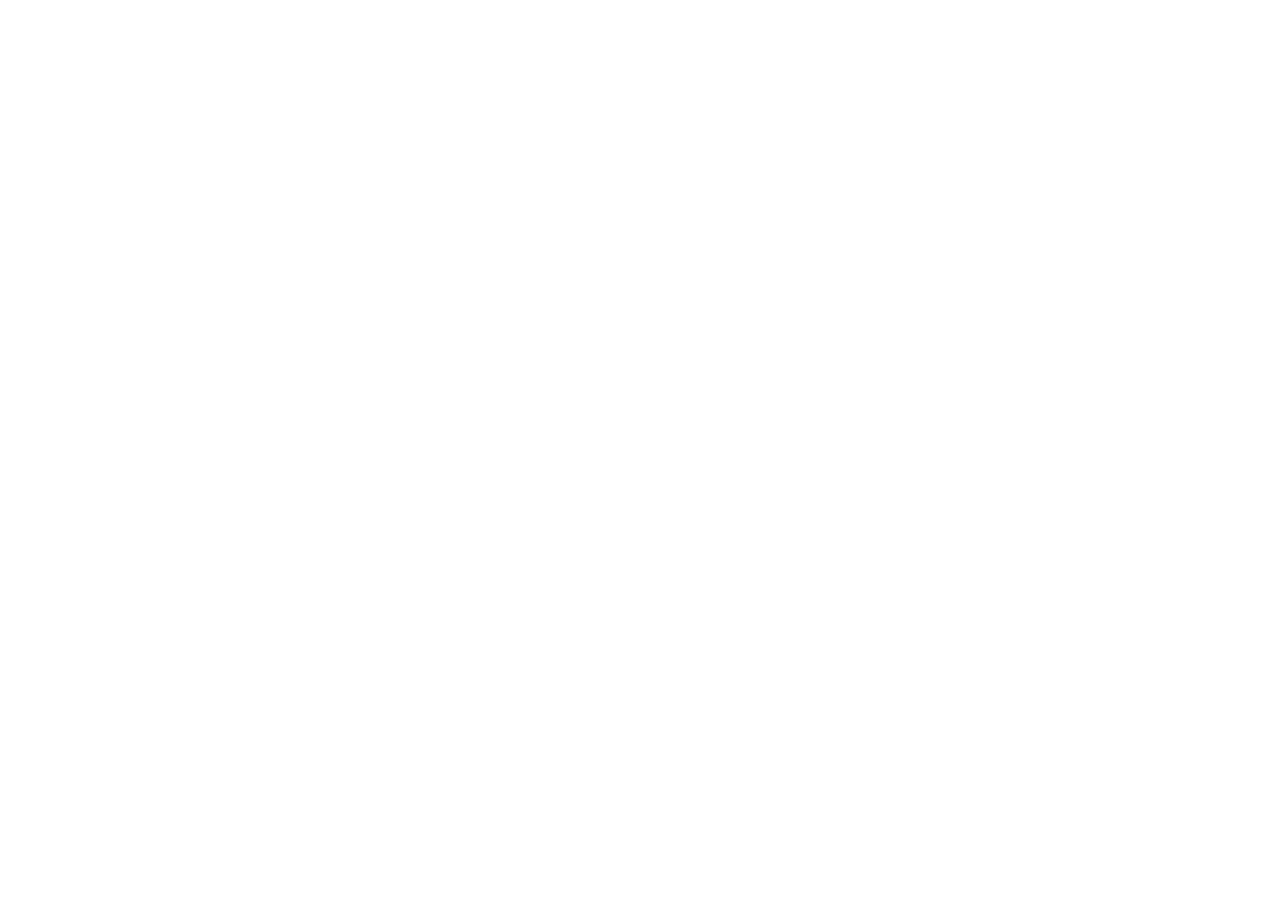
==== index.html @ a61f0aad "提交大事件项目到仓库" ====
<!DOCTYPE html>
<html lang="en">
  <head>
    <meta charset="UTF-8" />
    <meta name="viewport" content="width=device-width, initial-scale=1.0" />
    <title>Document</title>
  </head>
  <body></body>
</html>
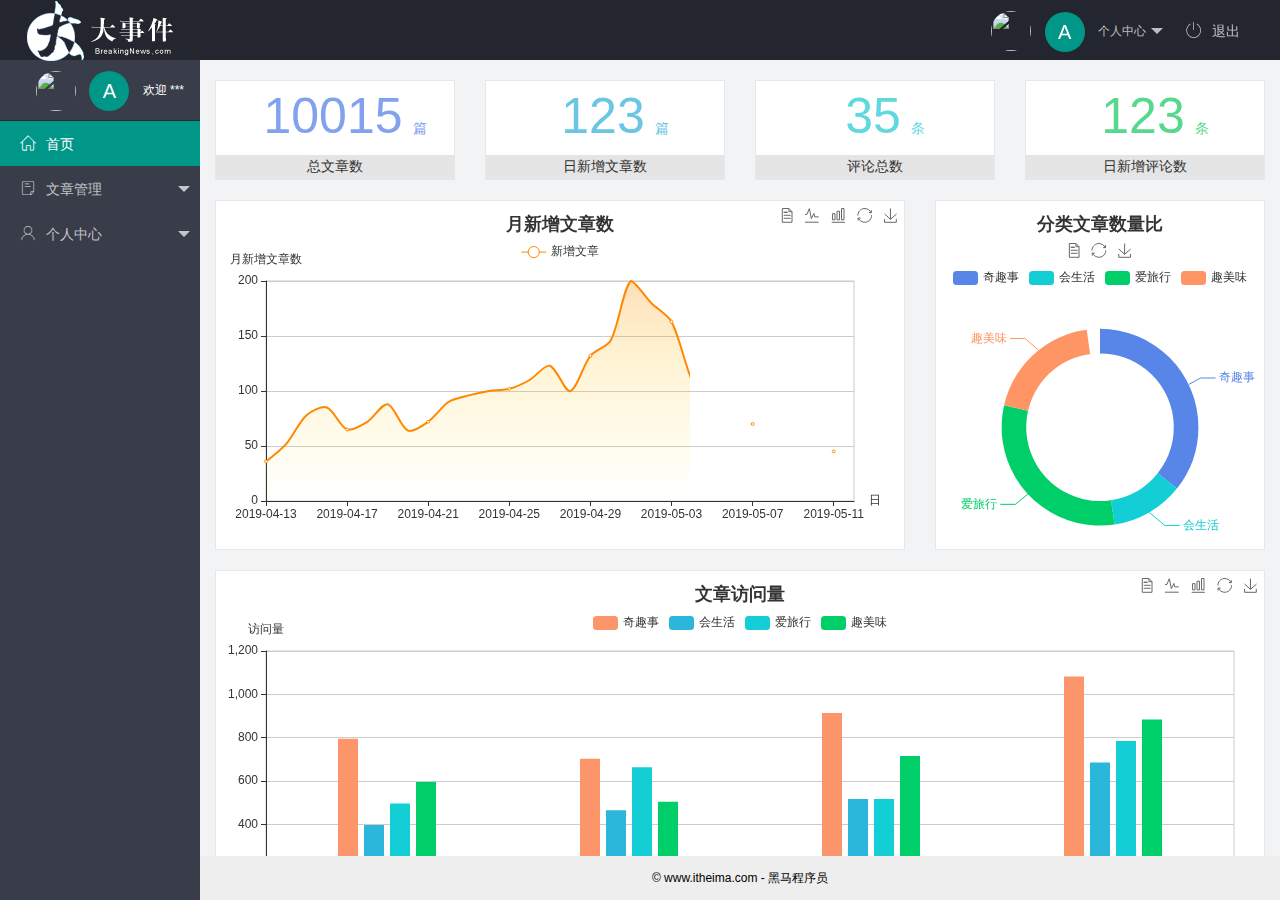
==== commit 741dc017: "完成了首页" ====
--- a/index.html
+++ b/index.html
@@ -3,7 +3,101 @@
   <head>
     <meta charset="UTF-8" />
     <meta name="viewport" content="width=device-width, initial-scale=1.0" />
-    <title>Document</title>
+    <title>后台主页</title>
+    <!-- 导入 layui 的样式表 -->
+    <link rel="stylesheet" href="/assets/lib/layui/css/layui.css" />
+    <!-- 导入第三方图标库 -->
+    <link rel="stylesheet" href="/assets/fonts/iconfont.css" />
+    <!-- 导入自己的样式表 -->
+    <link rel="stylesheet" href="/assets/css/index.css" />
   </head>
-  <body></body>
+  <body class="layui-layout-body">
+    <div class="layui-layout layui-layout-admin">
+      <div class="layui-header">
+        <div class="layui-logo">
+          <img src="/assets/images/logo.png" alt="" />
+        </div>
+        <!-- 头部区域（可配合layui已有的水平导航） -->
+        <ul class="layui-nav layui-layout-right">
+          <li class="layui-nav-item">
+            <a href="javascript:;" class="userinfo">
+              <img src="http://t.cn/RCzsdCq" class="layui-nav-img" />
+              <span class="text-avatar">A</span>
+              个人中心
+            </a>
+            <dl class="layui-nav-child">
+              <dd><a href="/user/user_info.html" target="fm">基本资料</a></dd>
+              <dd><a href="/user/user_avatar.html" target="fm">更换头像</a></dd>
+              <dd><a href="/user/user_pwd.html" target="fm">重置密码</a></dd>
+            </dl>
+          </li>
+          <li class="layui-nav-item">
+            <a href="javascript:;" id="btnLogout"><span class="iconfont icon-tuichu"></span>退出</a>
+          </li>
+        </ul>
+      </div>
+
+      <div class="layui-side layui-bg-black">
+        <div class="layui-side-scroll">
+          <div class="userinfo">
+            <img src="http://t.cn/RCzsdCq" class="layui-nav-img" />
+            <span class="text-avatar">A</span>
+            <span id="welcome">欢迎 ***</span>
+          </div>
+          <!-- 左侧导航区域（可配合layui已有的垂直导航） -->
+          <ul class="layui-nav layui-nav-tree" lay-shrink="all">
+            <li class="layui-nav-item layui-this">
+              <a href="/home/dashboard.html" target="fm"><span class="iconfont icon-home"></span>首页</a>
+            </li>
+            <li class="layui-nav-item">
+              <a class="" href="javascript:;"><span class="iconfont icon-16"></span>文章管理</a>
+              <dl class="layui-nav-child">
+                <dd>
+                  <a href="/article/art_cate.html" target="fm"><i class="layui-icon layui-icon-app"></i>文章类别</a>
+                </dd>
+                <dd>
+                  <a href="/article/art_list.html" target="fm"><i class="layui-icon layui-icon-app"></i>文章列表</a>
+                </dd>
+                <dd>
+                  <a href="/article/art_pub.html" target="fm"><i class="layui-icon layui-icon-app"></i>发布文章</a>
+                </dd>
+              </dl>
+            </li>
+            <li class="layui-nav-item">
+              <a href="javascript:;"><span class="iconfont icon-user"></span>个人中心</a>
+              <dl class="layui-nav-child">
+                <dd>
+                  <a href="/user/user_info.html" target="fm"><i class="layui-icon layui-icon-app"></i>基本资料</a>
+                </dd>
+                <dd>
+                  <a href="/user/user_avatar.html" target="fm"><i class="layui-icon layui-icon-app"></i>更换头像</a>
+                </dd>
+                <dd>
+                  <a href="/user/user_pwd.html" target="fm"><i class="layui-icon layui-icon-app"></i>重置密码</a>
+                </dd>
+              </dl>
+            </li>
+          </ul>
+        </div>
+      </div>
+
+      <div class="layui-body">
+        <!-- 内容主体区域 -->
+        <iframe name="fm" src="/home/dashboard.html" frameborder="0"></iframe>
+      </div>
+
+      <div class="layui-footer">
+        <!-- 底部固定区域 -->
+        © www.itheima.com - 黑马程序员
+      </div>
+    </div>
+    <!-- 导入 layui 的JS文件 -->
+    <script src="/assets/lib/layui/layui.all.js"></script>
+    <!-- 导入 jQuery -->
+    <script src="/assets/lib/jquery.js"></script>
+    <!-- 导入自己封装的 baseAPI -->
+    <script src="/assets/js/baseAPI.js"></script>
+    <!-- 导入自己的 js 文件 -->
+    <script src="/assets/js/index.js"></script>
+  </body>
 </html>
--- a/assets/lib/layui/css/layui.css
+++ b/assets/lib/layui/css/layui.css
@@ -0,0 +1,2 @@
+/** layui-v2.5.5 MIT License By https://www.layui.com */
+ .layui-inline,img{display:inline-block;vertical-align:middle}h1,h2,h3,h4,h5,h6{font-weight:400}.layui-edge,.layui-header,.layui-inline,.layui-main{position:relative}.layui-body,.layui-edge,.layui-elip{overflow:hidden}.layui-btn,.layui-edge,.layui-inline,img{vertical-align:middle}.layui-btn,.layui-disabled,.layui-icon,.layui-unselect{-moz-user-select:none;-webkit-user-select:none;-ms-user-select:none}.layui-elip,.layui-form-checkbox span,.layui-form-pane .layui-form-label{text-overflow:ellipsis;white-space:nowrap}.layui-breadcrumb,.layui-tree-btnGroup{visibility:hidden}blockquote,body,button,dd,div,dl,dt,form,h1,h2,h3,h4,h5,h6,input,li,ol,p,pre,td,textarea,th,ul{margin:0;padding:0;-webkit-tap-highlight-color:rgba(0,0,0,0)}a:active,a:hover{outline:0}img{border:none}li{list-style:none}table{border-collapse:collapse;border-spacing:0}h4,h5,h6{font-size:100%}button,input,optgroup,option,select,textarea{font-family:inherit;font-size:inherit;font-style:inherit;font-weight:inherit;outline:0}pre{white-space:pre-wrap;white-space:-moz-pre-wrap;white-space:-pre-wrap;white-space:-o-pre-wrap;word-wrap:break-word}body{line-height:24px;font:14px Helvetica Neue,Helvetica,PingFang SC,Tahoma,Arial,sans-serif}hr{height:1px;margin:10px 0;border:0;clear:both}a{color:#333;text-decoration:none}a:hover{color:#777}a cite{font-style:normal;*cursor:pointer}.layui-border-box,.layui-border-box *{box-sizing:border-box}.layui-box,.layui-box *{box-sizing:content-box}.layui-clear{clear:both;*zoom:1}.layui-clear:after{content:'\20';clear:both;*zoom:1;display:block;height:0}.layui-inline{*display:inline;*zoom:1}.layui-edge{display:inline-block;width:0;height:0;border-width:6px;border-style:dashed;border-color:transparent}.layui-edge-top{top:-4px;border-bottom-color:#999;border-bottom-style:solid}.layui-edge-right{border-left-color:#999;border-left-style:solid}.layui-edge-bottom{top:2px;border-top-color:#999;border-top-style:solid}.layui-edge-left{border-right-color:#999;border-right-style:solid}.layui-disabled,.layui-disabled:hover{color:#d2d2d2!important;cursor:not-allowed!important}.layui-circle{border-radius:100%}.layui-show{display:block!important}.layui-hide{display:none!important}@font-face{font-family:layui-icon;src:url(../font/iconfont.eot?v=250);src:url(../font/iconfont.eot?v=250#iefix) format('embedded-opentype'),url(../font/iconfont.woff2?v=250) format('woff2'),url(../font/iconfont.woff?v=250) format('woff'),url(../font/iconfont.ttf?v=250) format('truetype'),url(../font/iconfont.svg?v=250#layui-icon) format('svg')}.layui-icon{font-family:layui-icon!important;font-size:16px;font-style:normal;-webkit-font-smoothing:antialiased;-moz-osx-font-smoothing:grayscale}.layui-icon-reply-fill:before{content:"\e611"}.layui-icon-set-fill:before{content:"\e614"}.layui-icon-menu-fill:before{content:"\e60f"}.layui-icon-search:before{content:"\e615"}.layui-icon-share:before{content:"\e641"}.layui-icon-set-sm:before{content:"\e620"}.layui-icon-engine:before{content:"\e628"}.layui-icon-close:before{content:"\1006"}.layui-icon-close-fill:before{content:"\1007"}.layui-icon-chart-screen:before{content:"\e629"}.layui-icon-star:before{content:"\e600"}.layui-icon-circle-dot:before{content:"\e617"}.layui-icon-chat:before{content:"\e606"}.layui-icon-release:before{content:"\e609"}.layui-icon-list:before{content:"\e60a"}.layui-icon-chart:before{content:"\e62c"}.layui-icon-ok-circle:before{content:"\1005"}.layui-icon-layim-theme:before{content:"\e61b"}.layui-icon-table:before{content:"\e62d"}.layui-icon-right:before{content:"\e602"}.layui-icon-left:before{content:"\e603"}.layui-icon-cart-simple:before{content:"\e698"}.layui-icon-face-cry:before{content:"\e69c"}.layui-icon-face-smile:before{content:"\e6af"}.layui-icon-survey:before{content:"\e6b2"}.layui-icon-tree:before{content:"\e62e"}.layui-icon-upload-circle:before{content:"\e62f"}.layui-icon-add-circle:before{content:"\e61f"}.layui-icon-download-circle:before{content:"\e601"}.layui-icon-templeate-1:before{content:"\e630"}.layui-icon-util:before{content:"\e631"}.layui-icon-face-surprised:before{content:"\e664"}.layui-icon-edit:before{content:"\e642"}.layui-icon-speaker:before{content:"\e645"}.layui-icon-down:before{content:"\e61a"}.layui-icon-file:before{content:"\e621"}.layui-icon-layouts:before{content:"\e632"}.layui-icon-rate-half:before{content:"\e6c9"}.layui-icon-add-circle-fine:before{content:"\e608"}.layui-icon-prev-circle:before{content:"\e633"}.layui-icon-read:before{content:"\e705"}.layui-icon-404:before{content:"\e61c"}.layui-icon-carousel:before{content:"\e634"}.layui-icon-help:before{content:"\e607"}.layui-icon-code-circle:before{content:"\e635"}.layui-icon-water:before{content:"\e636"}.layui-icon-username:before{content:"\e66f"}.layui-icon-find-fill:before{content:"\e670"}.layui-icon-about:before{content:"\e60b"}.layui-icon-location:before{content:"\e715"}.layui-icon-up:before{content:"\e619"}.layui-icon-pause:before{content:"\e651"}.layui-icon-date:before{content:"\e637"}.layui-icon-layim-uploadfile:before{content:"\e61d"}.layui-icon-delete:before{content:"\e640"}.layui-icon-play:before{content:"\e652"}.layui-icon-top:before{content:"\e604"}.layui-icon-friends:before{content:"\e612"}.layui-icon-refresh-3:before{content:"\e9aa"}.layui-icon-ok:before{content:"\e605"}.layui-icon-layer:before{content:"\e638"}.layui-icon-face-smile-fine:before{content:"\e60c"}.layui-icon-dollar:before{content:"\e659"}.layui-icon-group:before{content:"\e613"}.layui-icon-layim-download:before{content:"\e61e"}.layui-icon-picture-fine:before{content:"\e60d"}.layui-icon-link:before{content:"\e64c"}.layui-icon-diamond:before{content:"\e735"}.layui-icon-log:before{content:"\e60e"}.layui-icon-rate-solid:before{content:"\e67a"}.layui-icon-fonts-del:before{content:"\e64f"}.layui-icon-unlink:before{content:"\e64d"}.layui-icon-fonts-clear:before{content:"\e639"}.layui-icon-triangle-r:before{content:"\e623"}.layui-icon-circle:before{content:"\e63f"}.layui-icon-radio:before{content:"\e643"}.layui-icon-align-center:before{content:"\e647"}.layui-icon-align-right:before{content:"\e648"}.layui-icon-align-left:before{content:"\e649"}.layui-icon-loading-1:before{content:"\e63e"}.layui-icon-return:before{content:"\e65c"}.layui-icon-fonts-strong:before{content:"\e62b"}.layui-icon-upload:before{content:"\e67c"}.layui-icon-dialogue:before{content:"\e63a"}.layui-icon-video:before{content:"\e6ed"}.layui-icon-headset:before{content:"\e6fc"}.layui-icon-cellphone-fine:before{content:"\e63b"}.layui-icon-add-1:before{content:"\e654"}.layui-icon-face-smile-b:before{content:"\e650"}.layui-icon-fonts-html:before{content:"\e64b"}.layui-icon-form:before{content:"\e63c"}.layui-icon-cart:before{content:"\e657"}.layui-icon-camera-fill:before{content:"\e65d"}.layui-icon-tabs:before{content:"\e62a"}.layui-icon-fonts-code:before{content:"\e64e"}.layui-icon-fire:before{content:"\e756"}.layui-icon-set:before{content:"\e716"}.layui-icon-fonts-u:before{content:"\e646"}.layui-icon-triangle-d:before{content:"\e625"}.layui-icon-tips:before{content:"\e702"}.layui-icon-picture:before{content:"\e64a"}.layui-icon-more-vertical:before{content:"\e671"}.layui-icon-flag:before{content:"\e66c"}.layui-icon-loading:before{content:"\e63d"}.layui-icon-fonts-i:before{content:"\e644"}.layui-icon-refresh-1:before{content:"\e666"}.layui-icon-rmb:before{content:"\e65e"}.layui-icon-home:before{content:"\e68e"}.layui-icon-user:before{content:"\e770"}.layui-icon-notice:before{content:"\e667"}.layui-icon-login-weibo:before{content:"\e675"}.layui-icon-voice:before{content:"\e688"}.layui-icon-upload-drag:before{content:"\e681"}.layui-icon-login-qq:before{content:"\e676"}.layui-icon-snowflake:before{content:"\e6b1"}.layui-icon-file-b:before{content:"\e655"}.layui-icon-template:before{content:"\e663"}.layui-icon-auz:before{content:"\e672"}.layui-icon-console:before{content:"\e665"}.layui-icon-app:before{content:"\e653"}.layui-icon-prev:before{content:"\e65a"}.layui-icon-website:before{content:"\e7ae"}.layui-icon-next:before{content:"\e65b"}.layui-icon-component:before{content:"\e857"}.layui-icon-more:before{content:"\e65f"}.layui-icon-login-wechat:before{content:"\e677"}.layui-icon-shrink-right:before{content:"\e668"}.layui-icon-spread-left:before{content:"\e66b"}.layui-icon-camera:before{content:"\e660"}.layui-icon-note:before{content:"\e66e"}.layui-icon-refresh:before{content:"\e669"}.layui-icon-female:before{content:"\e661"}.layui-icon-male:before{content:"\e662"}.layui-icon-password:before{content:"\e673"}.layui-icon-senior:before{content:"\e674"}.layui-icon-theme:before{content:"\e66a"}.layui-icon-tread:before{content:"\e6c5"}.layui-icon-praise:before{content:"\e6c6"}.layui-icon-star-fill:before{content:"\e658"}.layui-icon-rate:before{content:"\e67b"}.layui-icon-template-1:before{content:"\e656"}.layui-icon-vercode:before{content:"\e679"}.layui-icon-cellphone:before{content:"\e678"}.layui-icon-screen-full:before{content:"\e622"}.layui-icon-screen-restore:before{content:"\e758"}.layui-icon-cols:before{content:"\e610"}.layui-icon-export:before{content:"\e67d"}.layui-icon-print:before{content:"\e66d"}.layui-icon-slider:before{content:"\e714"}.layui-icon-addition:before{content:"\e624"}.layui-icon-subtraction:before{content:"\e67e"}.layui-icon-service:before{content:"\e626"}.layui-icon-transfer:before{content:"\e691"}.layui-main{width:1140px;margin:0 auto}.layui-header{z-index:1000;height:60px}.layui-header a:hover{transition:all .5s;-webkit-transition:all .5s}.layui-side{position:fixed;left:0;top:0;bottom:0;z-index:999;width:200px;overflow-x:hidden}.layui-side-scroll{position:relative;width:220px;height:100%;overflow-x:hidden}.layui-body{position:absolute;left:200px;right:0;top:0;bottom:0;z-index:998;width:auto;overflow-y:auto;box-sizing:border-box}.layui-layout-body{overflow:hidden}.layui-layout-admin .layui-header{background-color:#23262E}.layui-layout-admin .layui-side{top:60px;width:200px;overflow-x:hidden}.layui-layout-admin .layui-body{position:fixed;top:60px;bottom:44px}.layui-layout-admin .layui-main{width:auto;margin:0 15px}.layui-layout-admin .layui-footer{position:fixed;left:200px;right:0;bottom:0;height:44px;line-height:44px;padding:0 15px;background-color:#eee}.layui-layout-admin .layui-logo{position:absolute;left:0;top:0;width:200px;height:100%;line-height:60px;text-align:center;color:#009688;font-size:16px}.layui-layout-admin .layui-header .layui-nav{background:0 0}.layui-layout-left{position:absolute!important;left:200px;top:0}.layui-layout-right{position:absolute!important;right:0;top:0}.layui-container{position:relative;margin:0 auto;padding:0 15px;box-sizing:border-box}.layui-fluid{position:relative;margin:0 auto;padding:0 15px}.layui-row:after,.layui-row:before{content:'';display:block;clear:both}.layui-col-lg1,.layui-col-lg10,.layui-col-lg11,.layui-col-lg12,.layui-col-lg2,.layui-col-lg3,.layui-col-lg4,.layui-col-lg5,.layui-col-lg6,.layui-col-lg7,.layui-col-lg8,.layui-col-lg9,.layui-col-md1,.layui-col-md10,.layui-col-md11,.layui-col-md12,.layui-col-md2,.layui-col-md3,.layui-col-md4,.layui-col-md5,.layui-col-md6,.layui-col-md7,.layui-col-md8,.layui-col-md9,.layui-col-sm1,.layui-col-sm10,.layui-col-sm11,.layui-col-sm12,.layui-col-sm2,.layui-col-sm3,.layui-col-sm4,.layui-col-sm5,.layui-col-sm6,.layui-col-sm7,.layui-col-sm8,.layui-col-sm9,.layui-col-xs1,.layui-col-xs10,.layui-col-xs11,.layui-col-xs12,.layui-col-xs2,.layui-col-xs3,.layui-col-xs4,.layui-col-xs5,.layui-col-xs6,.layui-col-xs7,.layui-col-xs8,.layui-col-xs9{position:relative;display:block;box-sizing:border-box}.layui-col-xs1,.layui-col-xs10,.layui-col-xs11,.layui-col-xs12,.layui-col-xs2,.layui-col-xs3,.layui-col-xs4,.layui-col-xs5,.layui-col-xs6,.layui-col-xs7,.layui-col-xs8,.layui-col-xs9{float:left}.layui-col-xs1{width:8.33333333%}.layui-col-xs2{width:16.66666667%}.layui-col-xs3{width:25%}.layui-col-xs4{width:33.33333333%}.layui-col-xs5{width:41.66666667%}.layui-col-xs6{width:50%}.layui-col-xs7{width:58.33333333%}.layui-col-xs8{width:66.66666667%}.layui-col-xs9{width:75%}.layui-col-xs10{width:83.33333333%}.layui-col-xs11{width:91.66666667%}.layui-col-xs12{width:100%}.layui-col-xs-offset1{margin-left:8.33333333%}.layui-col-xs-offset2{margin-left:16.66666667%}.layui-col-xs-offset3{margin-left:25%}.layui-col-xs-offset4{margin-left:33.33333333%}.layui-col-xs-offset5{margin-left:41.66666667%}.layui-col-xs-offset6{margin-left:50%}.layui-col-xs-offset7{margin-left:58.33333333%}.layui-col-xs-offset8{margin-left:66.66666667%}.layui-col-xs-offset9{margin-left:75%}.layui-col-xs-offset10{margin-left:83.33333333%}.layui-col-xs-offset11{margin-left:91.66666667%}.layui-col-xs-offset12{margin-left:100%}@media screen and (max-width:768px){.layui-hide-xs{display:none!important}.layui-show-xs-block{display:block!important}.layui-show-xs-inline{display:inline!important}.layui-show-xs-inline-block{display:inline-block!important}}@media screen and (min-width:768px){.layui-container{width:750px}.layui-hide-sm{display:none!important}.layui-show-sm-block{display:block!important}.layui-show-sm-inline{display:inline!important}.layui-show-sm-inline-block{display:inline-block!important}.layui-col-sm1,.layui-col-sm10,.layui-col-sm11,.layui-col-sm12,.layui-col-sm2,.layui-col-sm3,.layui-col-sm4,.layui-col-sm5,.layui-col-sm6,.layui-col-sm7,.layui-col-sm8,.layui-col-sm9{float:left}.layui-col-sm1{width:8.33333333%}.layui-col-sm2{width:16.66666667%}.layui-col-sm3{width:25%}.layui-col-sm4{width:33.33333333%}.layui-col-sm5{width:41.66666667%}.layui-col-sm6{width:50%}.layui-col-sm7{width:58.33333333%}.layui-col-sm8{width:66.66666667%}.layui-col-sm9{width:75%}.layui-col-sm10{width:83.33333333%}.layui-col-sm11{width:91.66666667%}.layui-col-sm12{width:100%}.layui-col-sm-offset1{margin-left:8.33333333%}.layui-col-sm-offset2{margin-left:16.66666667%}.layui-col-sm-offset3{margin-left:25%}.layui-col-sm-offset4{margin-left:33.33333333%}.layui-col-sm-offset5{margin-left:41.66666667%}.layui-col-sm-offset6{margin-left:50%}.layui-col-sm-offset7{margin-left:58.33333333%}.layui-col-sm-offset8{margin-left:66.66666667%}.layui-col-sm-offset9{margin-left:75%}.layui-col-sm-offset10{margin-left:83.33333333%}.layui-col-sm-offset11{margin-left:91.66666667%}.layui-col-sm-offset12{margin-left:100%}}@media screen and (min-width:992px){.layui-container{width:970px}.layui-hide-md{display:none!important}.layui-show-md-block{display:block!important}.layui-show-md-inline{display:inline!important}.layui-show-md-inline-block{display:inline-block!important}.layui-col-md1,.layui-col-md10,.layui-col-md11,.layui-col-md12,.layui-col-md2,.layui-col-md3,.layui-col-md4,.layui-col-md5,.layui-col-md6,.layui-col-md7,.layui-col-md8,.layui-col-md9{float:left}.layui-col-md1{width:8.33333333%}.layui-col-md2{width:16.66666667%}.layui-col-md3{width:25%}.layui-col-md4{width:33.33333333%}.layui-col-md5{width:41.66666667%}.layui-col-md6{width:50%}.layui-col-md7{width:58.33333333%}.layui-col-md8{width:66.66666667%}.layui-col-md9{width:75%}.layui-col-md10{width:83.33333333%}.layui-col-md11{width:91.66666667%}.layui-col-md12{width:100%}.layui-col-md-offset1{margin-left:8.33333333%}.layui-col-md-offset2{margin-left:16.66666667%}.layui-col-md-offset3{margin-left:25%}.layui-col-md-offset4{margin-left:33.33333333%}.layui-col-md-offset5{margin-left:41.66666667%}.layui-col-md-offset6{margin-left:50%}.layui-col-md-offset7{margin-left:58.33333333%}.layui-col-md-offset8{margin-left:66.66666667%}.layui-col-md-offset9{margin-left:75%}.layui-col-md-offset10{margin-left:83.33333333%}.layui-col-md-offset11{margin-left:91.66666667%}.layui-col-md-offset12{margin-left:100%}}@media screen and (min-width:1200px){.layui-container{width:1170px}.layui-hide-lg{display:none!important}.layui-show-lg-block{display:block!important}.layui-show-lg-inline{display:inline!important}.layui-show-lg-inline-block{display:inline-block!important}.layui-col-lg1,.layui-col-lg10,.layui-col-lg11,.layui-col-lg12,.layui-col-lg2,.layui-col-lg3,.layui-col-lg4,.layui-col-lg5,.layui-col-lg6,.layui-col-lg7,.layui-col-lg8,.layui-col-lg9{float:left}.layui-col-lg1{width:8.33333333%}.layui-col-lg2{width:16.66666667%}.layui-col-lg3{width:25%}.layui-col-lg4{width:33.33333333%}.layui-col-lg5{width:41.66666667%}.layui-col-lg6{width:50%}.layui-col-lg7{width:58.33333333%}.layui-col-lg8{width:66.66666667%}.layui-col-lg9{width:75%}.layui-col-lg10{width:83.33333333%}.layui-col-lg11{width:91.66666667%}.layui-col-lg12{width:100%}.layui-col-lg-offset1{margin-left:8.33333333%}.layui-col-lg-offset2{margin-left:16.66666667%}.layui-col-lg-offset3{margin-left:25%}.layui-col-lg-offset4{margin-left:33.33333333%}.layui-col-lg-offset5{margin-left:41.66666667%}.layui-col-lg-offset6{margin-left:50%}.layui-col-lg-offset7{margin-left:58.33333333%}.layui-col-lg-offset8{margin-left:66.66666667%}.layui-col-lg-offset9{margin-left:75%}.layui-col-lg-offset10{margin-left:83.33333333%}.layui-col-lg-offset11{margin-left:91.66666667%}.layui-col-lg-offset12{margin-left:100%}}.layui-col-space1{margin:-.5px}.layui-col-space1>*{padding:.5px}.layui-col-space3{margin:-1.5px}.layui-col-space3>*{padding:1.5px}.layui-col-space5{margin:-2.5px}.layui-col-space5>*{padding:2.5px}.layui-col-space8{margin:-3.5px}.layui-col-space8>*{padding:3.5px}.layui-col-space10{margin:-5px}.layui-col-space10>*{padding:5px}.layui-col-space12{margin:-6px}.layui-col-space12>*{padding:6px}.layui-col-space15{margin:-7.5px}.layui-col-space15>*{padding:7.5px}.layui-col-space18{margin:-9px}.layui-col-space18>*{padding:9px}.layui-col-space20{margin:-10px}.layui-col-space20>*{padding:10px}.layui-col-space22{margin:-11px}.layui-col-space22>*{padding:11px}.layui-col-space25{margin:-12.5px}.layui-col-space25>*{padding:12.5px}.layui-col-space30{margin:-15px}.layui-col-space30>*{padding:15px}.layui-btn,.layui-input,.layui-select,.layui-textarea,.layui-upload-button{outline:0;-webkit-appearance:none;transition:all .3s;-webkit-transition:all .3s;box-sizing:border-box}.layui-elem-quote{margin-bottom:10px;padding:15px;line-height:22px;border-left:5px solid #009688;border-radius:0 2px 2px 0;background-color:#f2f2f2}.layui-quote-nm{border-style:solid;border-width:1px 1px 1px 5px;background:0 0}.layui-elem-field{margin-bottom:10px;padding:0;border-width:1px;border-style:solid}.layui-elem-field legend{margin-left:20px;padding:0 10px;font-size:20px;font-weight:300}.layui-field-title{margin:10px 0 20px;border-width:1px 0 0}.layui-field-box{padding:10px 15px}.layui-field-title .layui-field-box{padding:10px 0}.layui-progress{position:relative;height:6px;border-radius:20px;background-color:#e2e2e2}.layui-progress-bar{position:absolute;left:0;top:0;width:0;max-width:100%;height:6px;border-radius:20px;text-align:right;background-color:#5FB878;transition:all .3s;-webkit-transition:all .3s}.layui-progress-big,.layui-progress-big .layui-progress-bar{height:18px;line-height:18px}.layui-progress-text{position:relative;top:-20px;line-height:18px;font-size:12px;color:#666}.layui-progress-big .layui-progress-text{position:static;padding:0 10px;color:#fff}.layui-collapse{border-width:1px;border-style:solid;border-radius:2px}.layui-colla-content,.layui-colla-item{border-top-width:1px;border-top-style:solid}.layui-colla-item:first-child{border-top:none}.layui-colla-title{position:relative;height:42px;line-height:42px;padding:0 15px 0 35px;color:#333;background-color:#f2f2f2;cursor:pointer;font-size:14px;overflow:hidden}.layui-colla-content{display:none;padding:10px 15px;line-height:22px;color:#666}.layui-colla-icon{position:absolute;left:15px;top:0;font-size:14px}.layui-card{margin-bottom:15px;border-radius:2px;background-color:#fff;box-shadow:0 1px 2px 0 rgba(0,0,0,.05)}.layui-card:last-child{margin-bottom:0}.layui-card-header{position:relative;height:42px;line-height:42px;padding:0 15px;border-bottom:1px solid #f6f6f6;color:#333;border-radius:2px 2px 0 0;font-size:14px}.layui-bg-black,.layui-bg-blue,.layui-bg-cyan,.layui-bg-green,.layui-bg-orange,.layui-bg-red{color:#fff!important}.layui-card-body{position:relative;padding:10px 15px;line-height:24px}.layui-card-body[pad15]{padding:15px}.layui-card-body[pad20]{padding:20px}.layui-card-body .layui-table{margin:5px 0}.layui-card .layui-tab{margin:0}.layui-panel-window{position:relative;padding:15px;border-radius:0;border-top:5px solid #E6E6E6;background-color:#fff}.layui-auxiliar-moving{position:fixed;left:0;right:0;top:0;bottom:0;width:100%;height:100%;background:0 0;z-index:9999999999}.layui-form-label,.layui-form-mid,.layui-form-select,.layui-input-block,.layui-input-inline,.layui-textarea{position:relative}.layui-bg-red{background-color:#FF5722!important}.layui-bg-orange{background-color:#FFB800!important}.layui-bg-green{background-color:#009688!important}.layui-bg-cyan{background-color:#2F4056!important}.layui-bg-blue{background-color:#1E9FFF!important}.layui-bg-black{background-color:#393D49!important}.layui-bg-gray{background-color:#eee!important;color:#666!important}.layui-badge-rim,.layui-colla-content,.layui-colla-item,.layui-collapse,.layui-elem-field,.layui-form-pane .layui-form-item[pane],.layui-form-pane .layui-form-label,.layui-input,.layui-layedit,.layui-layedit-tool,.layui-quote-nm,.layui-select,.layui-tab-bar,.layui-tab-card,.layui-tab-title,.layui-tab-title .layui-this:after,.layui-textarea{border-color:#e6e6e6}.layui-timeline-item:before,hr{background-color:#e6e6e6}.layui-text{line-height:22px;font-size:14px;color:#666}.layui-text h1,.layui-text h2,.layui-text h3{font-weight:500;color:#333}.layui-text h1{font-size:30px}.layui-text h2{font-size:24px}.layui-text h3{font-size:18px}.layui-text a:not(.layui-btn){color:#01AAED}.layui-text a:not(.layui-btn):hover{text-decoration:underline}.layui-text ul{padding:5px 0 5px 15px}.layui-text ul li{margin-top:5px;list-style-type:disc}.layui-text em,.layui-word-aux{color:#999!important;padding:0 5px!important}.layui-btn{display:inline-block;height:38px;line-height:38px;padding:0 18px;background-color:#009688;color:#fff;white-space:nowrap;text-align:center;font-size:14px;border:none;border-radius:2px;cursor:pointer}.layui-btn:hover{opacity:.8;filter:alpha(opacity=80);color:#fff}.layui-btn:active{opacity:1;filter:alpha(opacity=100)}.layui-btn+.layui-btn{margin-left:10px}.layui-btn-container{font-size:0}.layui-btn-container .layui-btn{margin-right:10px;margin-bottom:10px}.layui-btn-container .layui-btn+.layui-btn{margin-left:0}.layui-table .layui-btn-container .layui-btn{margin-bottom:9px}.layui-btn-radius{border-radius:100px}.layui-btn .layui-icon{margin-right:3px;font-size:18px;vertical-align:bottom;vertical-align:middle\9}.layui-btn-primary{border:1px solid #C9C9C9;background-color:#fff;color:#555}.layui-btn-primary:hover{border-color:#009688;color:#333}.layui-btn-normal{background-color:#1E9FFF}.layui-btn-warm{background-color:#FFB800}.layui-btn-danger{background-color:#FF5722}.layui-btn-checked{background-color:#5FB878}.layui-btn-disabled,.layui-btn-disabled:active,.layui-btn-disabled:hover{border:1px solid #e6e6e6;background-color:#FBFBFB;color:#C9C9C9;cursor:not-allowed;opacity:1}.layui-btn-lg{height:44px;line-height:44px;padding:0 25px;font-size:16px}.layui-btn-sm{height:30px;line-height:30px;padding:0 10px;font-size:12px}.layui-btn-sm i{font-size:16px!important}.layui-btn-xs{height:22px;line-height:22px;padding:0 5px;font-size:12px}.layui-btn-xs i{font-size:14px!important}.layui-btn-group{display:inline-block;vertical-align:middle;font-size:0}.layui-btn-group .layui-btn{margin-left:0!important;margin-right:0!important;border-left:1px solid rgba(255,255,255,.5);border-radius:0}.layui-btn-group .layui-btn-primary{border-left:none}.layui-btn-group .layui-btn-primary:hover{border-color:#C9C9C9;color:#009688}.layui-btn-group .layui-btn:first-child{border-left:none;border-radius:2px 0 0 2px}.layui-btn-group .layui-btn-primary:first-child{border-left:1px solid #c9c9c9}.layui-btn-group .layui-btn:last-child{border-radius:0 2px 2px 0}.layui-btn-group .layui-btn+.layui-btn{margin-left:0}.layui-btn-group+.layui-btn-group{margin-left:10px}.layui-btn-fluid{width:100%}.layui-input,.layui-select,.layui-textarea{height:38px;line-height:1.3;line-height:38px\9;border-width:1px;border-style:solid;background-color:#fff;border-radius:2px}.layui-input::-webkit-input-placeholder,.layui-select::-webkit-input-placeholder,.layui-textarea::-webkit-input-placeholder{line-height:1.3}.layui-input,.layui-textarea{display:block;width:100%;padding-left:10px}.layui-input:hover,.layui-textarea:hover{border-color:#D2D2D2!important}.layui-input:focus,.layui-textarea:focus{border-color:#C9C9C9!important}.layui-textarea{min-height:100px;height:auto;line-height:20px;padding:6px 10px;resize:vertical}.layui-select{padding:0 10px}.layui-form input[type=checkbox],.layui-form input[type=radio],.layui-form select{display:none}.layui-form [lay-ignore]{display:initial}.layui-form-item{margin-bottom:15px;clear:both;*zoom:1}.layui-form-item:after{content:'\20';clear:both;*zoom:1;display:block;height:0}.layui-form-label{float:left;display:block;padding:9px 15px;width:80px;font-weight:400;line-height:20px;text-align:right}.layui-form-label-col{display:block;float:none;padding:9px 0;line-height:20px;text-align:left}.layui-form-item .layui-inline{margin-bottom:5px;margin-right:10px}.layui-input-block{margin-left:110px;min-height:36px}.layui-input-inline{display:inline-block;vertical-align:middle}.layui-form-item .layui-input-inline{float:left;width:190px;margin-right:10px}.layui-form-text .layui-input-inline{width:auto}.layui-form-mid{float:left;display:block;padding:9px 0!important;line-height:20px;margin-right:10px}.layui-form-danger+.layui-form-select .layui-input,.layui-form-danger:focus{border-color:#FF5722!important}.layui-form-select .layui-input{padding-right:30px;cursor:pointer}.layui-form-select .layui-edge{position:absolute;right:10px;top:50%;margin-top:-3px;cursor:pointer;border-width:6px;border-top-color:#c2c2c2;border-top-style:solid;transition:all .3s;-webkit-transition:all .3s}.layui-form-select dl{display:none;position:absolute;left:0;top:42px;padding:5px 0;z-index:899;min-width:100%;border:1px solid #d2d2d2;max-height:300px;overflow-y:auto;background-color:#fff;border-radius:2px;box-shadow:0 2px 4px rgba(0,0,0,.12);box-sizing:border-box}.layui-form-select dl dd,.layui-form-select dl dt{padding:0 10px;line-height:36px;white-space:nowrap;overflow:hidden;text-overflow:ellipsis}.layui-form-select dl dt{font-size:12px;color:#999}.layui-form-select dl dd{cursor:pointer}.layui-form-select dl dd:hover{background-color:#f2f2f2;-webkit-transition:.5s all;transition:.5s all}.layui-form-select .layui-select-group dd{padding-left:20px}.layui-form-select dl dd.layui-select-tips{padding-left:10px!important;color:#999}.layui-form-select dl dd.layui-this{background-color:#5FB878;color:#fff}.layui-form-checkbox,.layui-form-select dl dd.layui-disabled{background-color:#fff}.layui-form-selected dl{display:block}.layui-form-checkbox,.layui-form-checkbox *,.layui-form-switch{display:inline-block;vertical-align:middle}.layui-form-selected .layui-edge{margin-top:-9px;-webkit-transform:rotate(180deg);transform:rotate(180deg);margin-top:-3px\9}:root .layui-form-selected .layui-edge{margin-top:-9px\0/IE9}.layui-form-selectup dl{top:auto;bottom:42px}.layui-select-none{margin:5px 0;text-align:center;color:#999}.layui-select-disabled .layui-disabled{border-color:#eee!important}.layui-select-disabled .layui-edge{border-top-color:#d2d2d2}.layui-form-checkbox{position:relative;height:30px;line-height:30px;margin-right:10px;padding-right:30px;cursor:pointer;font-size:0;-webkit-transition:.1s linear;transition:.1s linear;box-sizing:border-box}.layui-form-checkbox span{padding:0 10px;height:100%;font-size:14px;border-radius:2px 0 0 2px;background-color:#d2d2d2;color:#fff;overflow:hidden}.layui-form-checkbox:hover span{background-color:#c2c2c2}.layui-form-checkbox i{position:absolute;right:0;top:0;width:30px;height:28px;border:1px solid #d2d2d2;border-left:none;border-radius:0 2px 2px 0;color:#fff;font-size:20px;text-align:center}.layui-form-checkbox:hover i{border-color:#c2c2c2;color:#c2c2c2}.layui-form-checked,.layui-form-checked:hover{border-color:#5FB878}.layui-form-checked span,.layui-form-checked:hover span{background-color:#5FB878}.layui-form-checked i,.layui-form-checked:hover i{color:#5FB878}.layui-form-item .layui-form-checkbox{margin-top:4px}.layui-form-checkbox[lay-skin=primary]{height:auto!important;line-height:normal!important;min-width:18px;min-height:18px;border:none!important;margin-right:0;padding-left:28px;padding-right:0;background:0 0}.layui-form-checkbox[lay-skin=primary] span{padding-left:0;padding-right:15px;line-height:18px;background:0 0;color:#666}.layui-form-checkbox[lay-skin=primary] i{right:auto;left:0;width:16px;height:16px;line-height:16px;border:1px solid #d2d2d2;font-size:12px;border-radius:2px;background-color:#fff;-webkit-transition:.1s linear;transition:.1s linear}.layui-form-checkbox[lay-skin=primary]:hover i{border-color:#5FB878;color:#fff}.layui-form-checked[lay-skin=primary] i{border-color:#5FB878!important;background-color:#5FB878;color:#fff}.layui-checkbox-disbaled[lay-skin=primary] span{background:0 0!important;color:#c2c2c2}.layui-checkbox-disbaled[lay-skin=primary]:hover i{border-color:#d2d2d2}.layui-form-item .layui-form-checkbox[lay-skin=primary]{margin-top:10px}.layui-form-switch{position:relative;height:22px;line-height:22px;min-width:35px;padding:0 5px;margin-top:8px;border:1px solid #d2d2d2;border-radius:20px;cursor:pointer;background-color:#fff;-webkit-transition:.1s linear;transition:.1s linear}.layui-form-switch i{position:absolute;left:5px;top:3px;width:16px;height:16px;border-radius:20px;background-color:#d2d2d2;-webkit-transition:.1s linear;transition:.1s linear}.layui-form-switch em{position:relative;top:0;width:25px;margin-left:21px;padding:0!important;text-align:center!important;color:#999!important;font-style:normal!important;font-size:12px}.layui-form-onswitch{border-color:#5FB878;background-color:#5FB878}.layui-checkbox-disbaled,.layui-checkbox-disbaled i{border-color:#e2e2e2!important}.layui-form-onswitch i{left:100%;margin-left:-21px;background-color:#fff}.layui-form-onswitch em{margin-left:5px;margin-right:21px;color:#fff!important}.layui-checkbox-disbaled span{background-color:#e2e2e2!important}.layui-checkbox-disbaled:hover i{color:#fff!important}[lay-radio]{display:none}.layui-form-radio,.layui-form-radio *{display:inline-block;vertical-align:middle}.layui-form-radio{line-height:28px;margin:6px 10px 0 0;padding-right:10px;cursor:pointer;font-size:0}.layui-form-radio *{font-size:14px}.layui-form-radio>i{margin-right:8px;font-size:22px;color:#c2c2c2}.layui-form-radio>i:hover,.layui-form-radioed>i{color:#5FB878}.layui-radio-disbaled>i{color:#e2e2e2!important}.layui-form-pane .layui-form-label{width:110px;padding:8px 15px;height:38px;line-height:20px;border-width:1px;border-style:solid;border-radius:2px 0 0 2px;text-align:center;background-color:#FBFBFB;overflow:hidden;box-sizing:border-box}.layui-form-pane .layui-input-inline{margin-left:-1px}.layui-form-pane .layui-input-block{margin-left:110px;left:-1px}.layui-form-pane .layui-input{border-radius:0 2px 2px 0}.layui-form-pane .layui-form-text .layui-form-label{float:none;width:100%;border-radius:2px;box-sizing:border-box;text-align:left}.layui-form-pane .layui-form-text .layui-input-inline{display:block;margin:0;top:-1px;clear:both}.layui-form-pane .layui-form-text .layui-input-block{margin:0;left:0;top:-1px}.layui-form-pane .layui-form-text .layui-textarea{min-height:100px;border-radius:0 0 2px 2px}.layui-form-pane .layui-form-checkbox{margin:4px 0 4px 10px}.layui-form-pane .layui-form-radio,.layui-form-pane .layui-form-switch{margin-top:6px;margin-left:10px}.layui-form-pane .layui-form-item[pane]{position:relative;border-width:1px;border-style:solid}.layui-form-pane .layui-form-item[pane] .layui-form-label{position:absolute;left:0;top:0;height:100%;border-width:0 1px 0 0}.layui-form-pane .layui-form-item[pane] .layui-input-inline{margin-left:110px}@media screen and (max-width:450px){.layui-form-item .layui-form-label{text-overflow:ellipsis;overflow:hidden;white-space:nowrap}.layui-form-item .layui-inline{display:block;margin-right:0;margin-bottom:20px;clear:both}.layui-form-item .layui-inline:after{content:'\20';clear:both;display:block;height:0}.layui-form-item .layui-input-inline{display:block;float:none;left:-3px;width:auto;margin:0 0 10px 112px}.layui-form-item .layui-input-inline+.layui-form-mid{margin-left:110px;top:-5px;padding:0}.layui-form-item .layui-form-checkbox{margin-right:5px;margin-bottom:5px}}.layui-layedit{border-width:1px;border-style:solid;border-radius:2px}.layui-layedit-tool{padding:3px 5px;border-bottom-width:1px;border-bottom-style:solid;font-size:0}.layedit-tool-fixed{position:fixed;top:0;border-top:1px solid #e2e2e2}.layui-layedit-tool .layedit-tool-mid,.layui-layedit-tool .layui-icon{display:inline-block;vertical-align:middle;text-align:center;font-size:14px}.layui-layedit-tool .layui-icon{position:relative;width:32px;height:30px;line-height:30px;margin:3px 5px;color:#777;cursor:pointer;border-radius:2px}.layui-layedit-tool .layui-icon:hover{color:#393D49}.layui-layedit-tool .layui-icon:active{color:#000}.layui-layedit-tool .layedit-tool-active{background-color:#e2e2e2;color:#000}.layui-layedit-tool .layui-disabled,.layui-layedit-tool .layui-disabled:hover{color:#d2d2d2;cursor:not-allowed}.layui-layedit-tool .layedit-tool-mid{width:1px;height:18px;margin:0 10px;background-color:#d2d2d2}.layedit-tool-html{width:50px!important;font-size:30px!important}.layedit-tool-b,.layedit-tool-code,.layedit-tool-help{font-size:16px!important}.layedit-tool-d,.layedit-tool-face,.layedit-tool-image,.layedit-tool-unlink{font-size:18px!important}.layedit-tool-image input{position:absolute;font-size:0;left:0;top:0;width:100%;height:100%;opacity:.01;filter:Alpha(opacity=1);cursor:pointer}.layui-layedit-iframe iframe{display:block;width:100%}#LAY_layedit_code{overflow:hidden}.layui-laypage{display:inline-block;*display:inline;*zoom:1;vertical-align:middle;margin:10px 0;font-size:0}.layui-laypage>a:first-child,.layui-laypage>a:first-child em{border-radius:2px 0 0 2px}.layui-laypage>a:last-child,.layui-laypage>a:last-child em{border-radius:0 2px 2px 0}.layui-laypage>:first-child{margin-left:0!important}.layui-laypage>:last-child{margin-right:0!important}.layui-laypage a,.layui-laypage button,.layui-laypage input,.layui-laypage select,.layui-laypage span{border:1px solid #e2e2e2}.layui-laypage a,.layui-laypage span{display:inline-block;*display:inline;*zoom:1;vertical-align:middle;padding:0 15px;height:28px;line-height:28px;margin:0 -1px 5px 0;background-color:#fff;color:#333;font-size:12px}.layui-flow-more a *,.layui-laypage input,.layui-table-view select[lay-ignore]{display:inline-block}.layui-laypage a:hover{color:#009688}.layui-laypage em{font-style:normal}.layui-laypage .layui-laypage-spr{color:#999;font-weight:700}.layui-laypage a{text-decoration:none}.layui-laypage .layui-laypage-curr{position:relative}.layui-laypage .layui-laypage-curr em{position:relative;color:#fff}.layui-laypage .layui-laypage-curr .layui-laypage-em{position:absolute;left:-1px;top:-1px;padding:1px;width:100%;height:100%;background-color:#009688}.layui-laypage-em{border-radius:2px}.layui-laypage-next em,.layui-laypage-prev em{font-family:Sim sun;font-size:16px}.layui-laypage .layui-laypage-count,.layui-laypage .layui-laypage-limits,.layui-laypage .layui-laypage-refresh,.layui-laypage .layui-laypage-skip{margin-left:10px;margin-right:10px;padding:0;border:none}.layui-laypage .layui-laypage-limits,.layui-laypage .layui-laypage-refresh{vertical-align:top}.layui-laypage .layui-laypage-refresh i{font-size:18px;cursor:pointer}.layui-laypage select{height:22px;padding:3px;border-radius:2px;cursor:pointer}.layui-laypage .layui-laypage-skip{height:30px;line-height:30px;color:#999}.layui-laypage button,.layui-laypage input{height:30px;line-height:30px;border-radius:2px;vertical-align:top;background-color:#fff;box-sizing:border-box}.layui-laypage input{width:40px;margin:0 10px;padding:0 3px;text-align:center}.layui-laypage input:focus,.layui-laypage select:focus{border-color:#009688!important}.layui-laypage button{margin-left:10px;padding:0 10px;cursor:pointer}.layui-table,.layui-table-view{margin:10px 0}.layui-flow-more{margin:10px 0;text-align:center;color:#999;font-size:14px}.layui-flow-more a{height:32px;line-height:32px}.layui-flow-more a *{vertical-align:top}.layui-flow-more a cite{padding:0 20px;border-radius:3px;background-color:#eee;color:#333;font-style:normal}.layui-flow-more a cite:hover{opacity:.8}.layui-flow-more a i{font-size:30px;color:#737383}.layui-table{width:100%;background-color:#fff;color:#666}.layui-table tr{transition:all .3s;-webkit-transition:all .3s}.layui-table th{text-align:left;font-weight:400}.layui-table tbody tr:hover,.layui-table thead tr,.layui-table-click,.layui-table-header,.layui-table-hover,.layui-table-mend,.layui-table-patch,.layui-table-tool,.layui-table-total,.layui-table-total tr,.layui-table[lay-even] tr:nth-child(even){background-color:#f2f2f2}.layui-table td,.layui-table th,.layui-table-col-set,.layui-table-fixed-r,.layui-table-grid-down,.layui-table-header,.layui-table-page,.layui-table-tips-main,.layui-table-tool,.layui-table-total,.layui-table-view,.layui-table[lay-skin=line],.layui-table[lay-skin=row]{border-width:1px;border-style:solid;border-color:#e6e6e6}.layui-table td,.layui-table th{position:relative;padding:9px 15px;min-height:20px;line-height:20px;font-size:14px}.layui-table[lay-skin=line] td,.layui-table[lay-skin=line] th{border-width:0 0 1px}.layui-table[lay-skin=row] td,.layui-table[lay-skin=row] th{border-width:0 1px 0 0}.layui-table[lay-skin=nob] td,.layui-table[lay-skin=nob] th{border:none}.layui-table img{max-width:100px}.layui-table[lay-size=lg] td,.layui-table[lay-size=lg] th{padding:15px 30px}.layui-table-view .layui-table[lay-size=lg] .layui-table-cell{height:40px;line-height:40px}.layui-table[lay-size=sm] td,.layui-table[lay-size=sm] th{font-size:12px;padding:5px 10px}.layui-table-view .layui-table[lay-size=sm] .layui-table-cell{height:20px;line-height:20px}.layui-table[lay-data]{display:none}.layui-table-box{position:relative;overflow:hidden}.layui-table-view .layui-table{position:relative;width:auto;margin:0}.layui-table-view .layui-table[lay-skin=line]{border-width:0 1px 0 0}.layui-table-view .layui-table[lay-skin=row]{border-width:0 0 1px}.layui-table-view .layui-table td,.layui-table-view .layui-table th{padding:5px 0;border-top:none;border-left:none}.layui-table-view .layui-table th.layui-unselect .layui-table-cell span{cursor:pointer}.layui-table-view .layui-table td{cursor:default}.layui-table-view .layui-table td[data-edit=text]{cursor:text}.layui-table-view .layui-form-checkbox[lay-skin=primary] i{width:18px;height:18px}.layui-table-view .layui-form-radio{line-height:0;padding:0}.layui-table-view .layui-form-radio>i{margin:0;font-size:20px}.layui-table-init{position:absolute;left:0;top:0;width:100%;height:100%;text-align:center;z-index:110}.layui-table-init .layui-icon{position:absolute;left:50%;top:50%;margin:-15px 0 0 -15px;font-size:30px;color:#c2c2c2}.layui-table-header{border-width:0 0 1px;overflow:hidden}.layui-table-header .layui-table{margin-bottom:-1px}.layui-table-tool .layui-inline[lay-event]{position:relative;width:26px;height:26px;padding:5px;line-height:16px;margin-right:10px;text-align:center;color:#333;border:1px solid #ccc;cursor:pointer;-webkit-transition:.5s all;transition:.5s all}.layui-table-tool .layui-inline[lay-event]:hover{border:1px solid #999}.layui-table-tool-temp{padding-right:120px}.layui-table-tool-self{position:absolute;right:17px;top:10px}.layui-table-tool .layui-table-tool-self .layui-inline[lay-event]{margin:0 0 0 10px}.layui-table-tool-panel{position:absolute;top:29px;left:-1px;padding:5px 0;min-width:150px;min-height:40px;border:1px solid #d2d2d2;text-align:left;overflow-y:auto;background-color:#fff;box-shadow:0 2px 4px rgba(0,0,0,.12)}.layui-table-cell,.layui-table-tool-panel li{overflow:hidden;text-overflow:ellipsis;white-space:nowrap}.layui-table-tool-panel li{padding:0 10px;line-height:30px;-webkit-transition:.5s all;transition:.5s all}.layui-table-tool-panel li .layui-form-checkbox[lay-skin=primary]{width:100%;padding-left:28px}.layui-table-tool-panel li:hover{background-color:#f2f2f2}.layui-table-tool-panel li .layui-form-checkbox[lay-skin=primary] i{position:absolute;left:0;top:0}.layui-table-tool-panel li .layui-form-checkbox[lay-skin=primary] span{padding:0}.layui-table-tool .layui-table-tool-self .layui-table-tool-panel{left:auto;right:-1px}.layui-table-col-set{position:absolute;right:0;top:0;width:20px;height:100%;border-width:0 0 0 1px;background-color:#fff}.layui-table-sort{width:10px;height:20px;margin-left:5px;cursor:pointer!important}.layui-table-sort .layui-edge{position:absolute;left:5px;border-width:5px}.layui-table-sort .layui-table-sort-asc{top:3px;border-top:none;border-bottom-style:solid;border-bottom-color:#b2b2b2}.layui-table-sort .layui-table-sort-asc:hover{border-bottom-color:#666}.layui-table-sort .layui-table-sort-desc{bottom:5px;border-bottom:none;border-top-style:solid;border-top-color:#b2b2b2}.layui-table-sort .layui-table-sort-desc:hover{border-top-color:#666}.layui-table-sort[lay-sort=asc] .layui-table-sort-asc{border-bottom-color:#000}.layui-table-sort[lay-sort=desc] .layui-table-sort-desc{border-top-color:#000}.layui-table-cell{height:28px;line-height:28px;padding:0 15px;position:relative;box-sizing:border-box}.layui-table-cell .layui-form-checkbox[lay-skin=primary]{top:-1px;padding:0}.layui-table-cell .layui-table-link{color:#01AAED}.laytable-cell-checkbox,.laytable-cell-numbers,.laytable-cell-radio,.laytable-cell-space{padding:0;text-align:center}.layui-table-body{position:relative;overflow:auto;margin-right:-1px;margin-bottom:-1px}.layui-table-body .layui-none{line-height:26px;padding:15px;text-align:center;color:#999}.layui-table-fixed{position:absolute;left:0;top:0;z-index:101}.layui-table-fixed .layui-table-body{overflow:hidden}.layui-table-fixed-l{box-shadow:0 -1px 8px rgba(0,0,0,.08)}.layui-table-fixed-r{left:auto;right:-1px;border-width:0 0 0 1px;box-shadow:-1px 0 8px rgba(0,0,0,.08)}.layui-table-fixed-r .layui-table-header{position:relative;overflow:visible}.layui-table-mend{position:absolute;right:-49px;top:0;height:100%;width:50px}.layui-table-tool{position:relative;z-index:890;width:100%;min-height:50px;line-height:30px;padding:10px 15px;border-width:0 0 1px}.layui-table-tool .layui-btn-container{margin-bottom:-10px}.layui-table-page,.layui-table-total{border-width:1px 0 0;margin-bottom:-1px;overflow:hidden}.layui-table-page{position:relative;width:100%;padding:7px 7px 0;height:41px;font-size:12px;white-space:nowrap}.layui-table-page>div{height:26px}.layui-table-page .layui-laypage{margin:0}.layui-table-page .layui-laypage a,.layui-table-page .layui-laypage span{height:26px;line-height:26px;margin-bottom:10px;border:none;background:0 0}.layui-table-page .layui-laypage a,.layui-table-page .layui-laypage span.layui-laypage-curr{padding:0 12px}.layui-table-page .layui-laypage span{margin-left:0;padding:0}.layui-table-page .layui-laypage .layui-laypage-prev{margin-left:-7px!important}.layui-table-page .layui-laypage .layui-laypage-curr .layui-laypage-em{left:0;top:0;padding:0}.layui-table-page .layui-laypage button,.layui-table-page .layui-laypage input{height:26px;line-height:26px}.layui-table-page .layui-laypage input{width:40px}.layui-table-page .layui-laypage button{padding:0 10px}.layui-table-page select{height:18px}.layui-table-patch .layui-table-cell{padding:0;width:30px}.layui-table-edit{position:absolute;left:0;top:0;width:100%;height:100%;padding:0 14px 1px;border-radius:0;box-shadow:1px 1px 20px rgba(0,0,0,.15)}.layui-table-edit:focus{border-color:#5FB878!important}select.layui-table-edit{padding:0 0 0 10px;border-color:#C9C9C9}.layui-table-view .layui-form-checkbox,.layui-table-view .layui-form-radio,.layui-table-view .layui-form-switch{top:0;margin:0;box-sizing:content-box}.layui-table-view .layui-form-checkbox{top:-1px;height:26px;line-height:26px}.layui-table-view .layui-form-checkbox i{height:26px}.layui-table-grid .layui-table-cell{overflow:visible}.layui-table-grid-down{position:absolute;top:0;right:0;width:26px;height:100%;padding:5px 0;border-width:0 0 0 1px;text-align:center;background-color:#fff;color:#999;cursor:pointer}.layui-table-grid-down .layui-icon{position:absolute;top:50%;left:50%;margin:-8px 0 0 -8px}.layui-table-grid-down:hover{background-color:#fbfbfb}body .layui-table-tips .layui-layer-content{background:0 0;padding:0;box-shadow:0 1px 6px rgba(0,0,0,.12)}.layui-table-tips-main{margin:-44px 0 0 -1px;max-height:150px;padding:8px 15px;font-size:14px;overflow-y:scroll;background-color:#fff;color:#666}.layui-table-tips-c{position:absolute;right:-3px;top:-13px;width:20px;height:20px;padding:3px;cursor:pointer;background-color:#666;border-radius:50%;color:#fff}.layui-table-tips-c:hover{background-color:#777}.layui-table-tips-c:before{position:relative;right:-2px}.layui-upload-file{display:none!important;opacity:.01;filter:Alpha(opacity=1)}.layui-upload-drag,.layui-upload-form,.layui-upload-wrap{display:inline-block}.layui-upload-list{margin:10px 0}.layui-upload-choose{padding:0 10px;color:#999}.layui-upload-drag{position:relative;padding:30px;border:1px dashed #e2e2e2;background-color:#fff;text-align:center;cursor:pointer;color:#999}.layui-upload-drag .layui-icon{font-size:50px;color:#009688}.layui-upload-drag[lay-over]{border-color:#009688}.layui-upload-iframe{position:absolute;width:0;height:0;border:0;visibility:hidden}.layui-upload-wrap{position:relative;vertical-align:middle}.layui-upload-wrap .layui-upload-file{display:block!important;position:absolute;left:0;top:0;z-index:10;font-size:100px;width:100%;height:100%;opacity:.01;filter:Alpha(opacity=1);cursor:pointer}.layui-transfer-active,.layui-transfer-box{display:inline-block;vertical-align:middle}.layui-transfer-box,.layui-transfer-header,.layui-transfer-search{border-width:0;border-style:solid;border-color:#e6e6e6}.layui-transfer-box{position:relative;border-width:1px;width:200px;height:360px;border-radius:2px;background-color:#fff}.layui-transfer-box .layui-form-checkbox{width:100%;margin:0!important}.layui-transfer-header{height:38px;line-height:38px;padding:0 10px;border-bottom-width:1px}.layui-transfer-search{position:relative;padding:10px;border-bottom-width:1px}.layui-transfer-search .layui-input{height:32px;padding-left:30px;font-size:12px}.layui-transfer-search .layui-icon-search{position:absolute;left:20px;top:50%;margin-top:-8px;color:#666}.layui-transfer-active{margin:0 15px}.layui-transfer-active .layui-btn{display:block;margin:0;padding:0 15px;background-color:#5FB878;border-color:#5FB878;color:#fff}.layui-transfer-active .layui-btn-disabled{background-color:#FBFBFB;border-color:#e6e6e6;color:#C9C9C9}.layui-transfer-active .layui-btn:first-child{margin-bottom:15px}.layui-transfer-active .layui-btn .layui-icon{margin:0;font-size:14px!important}.layui-transfer-data{padding:5px 0;overflow:auto}.layui-transfer-data li{height:32px;line-height:32px;padding:0 10px}.layui-transfer-data li:hover{background-color:#f2f2f2;transition:.5s all}.layui-transfer-data .layui-none{padding:15px 10px;text-align:center;color:#999}.layui-nav{position:relative;padding:0 20px;background-color:#393D49;color:#fff;border-radius:2px;font-size:0;box-sizing:border-box}.layui-nav *{font-size:14px}.layui-nav .layui-nav-item{position:relative;display:inline-block;*display:inline;*zoom:1;vertical-align:middle;line-height:60px}.layui-nav .layui-nav-item a{display:block;padding:0 20px;color:#fff;color:rgba(255,255,255,.7);transition:all .3s;-webkit-transition:all .3s}.layui-nav .layui-this:after,.layui-nav-bar,.layui-nav-tree .layui-nav-itemed:after{position:absolute;left:0;top:0;width:0;height:5px;background-color:#5FB878;transition:all .2s;-webkit-transition:all .2s}.layui-nav-bar{z-index:1000}.layui-nav .layui-nav-item a:hover,.layui-nav .layui-this a{color:#fff}.layui-nav .layui-this:after{content:'';top:auto;bottom:0;width:100%}.layui-nav-img{width:30px;height:30px;margin-right:10px;border-radius:50%}.layui-nav .layui-nav-more{content:'';width:0;height:0;border-style:solid dashed dashed;border-color:#fff transparent transparent;overflow:hidden;cursor:pointer;transition:all .2s;-webkit-transition:all .2s;position:absolute;top:50%;right:3px;margin-top:-3px;border-width:6px;border-top-color:rgba(255,255,255,.7)}.layui-nav .layui-nav-mored,.layui-nav-itemed>a .layui-nav-more{margin-top:-9px;border-style:dashed dashed solid;border-color:transparent transparent #fff}.layui-nav-child{display:none;position:absolute;left:0;top:65px;min-width:100%;line-height:36px;padding:5px 0;box-shadow:0 2px 4px rgba(0,0,0,.12);border:1px solid #d2d2d2;background-color:#fff;z-index:100;border-radius:2px;white-space:nowrap}.layui-nav .layui-nav-child a{color:#333}.layui-nav .layui-nav-child a:hover{background-color:#f2f2f2;color:#000}.layui-nav-child dd{position:relative}.layui-nav .layui-nav-child dd.layui-this a,.layui-nav-child dd.layui-this{background-color:#5FB878;color:#fff}.layui-nav-child dd.layui-this:after{display:none}.layui-nav-tree{width:200px;padding:0}.layui-nav-tree .layui-nav-item{display:block;width:100%;line-height:45px}.layui-nav-tree .layui-nav-item a{position:relative;height:45px;line-height:45px;text-overflow:ellipsis;overflow:hidden;white-space:nowrap}.layui-nav-tree .layui-nav-item a:hover{background-color:#4E5465}.layui-nav-tree .layui-nav-bar{width:5px;height:0;background-color:#009688}.layui-nav-tree .layui-nav-child dd.layui-this,.layui-nav-tree .layui-nav-child dd.layui-this a,.layui-nav-tree .layui-this,.layui-nav-tree .layui-this>a,.layui-nav-tree .layui-this>a:hover{background-color:#009688;color:#fff}.layui-nav-tree .layui-this:after{display:none}.layui-nav-itemed>a,.layui-nav-tree .layui-nav-title a,.layui-nav-tree .layui-nav-title a:hover{color:#fff!important}.layui-nav-tree .layui-nav-child{position:relative;z-index:0;top:0;border:none;box-shadow:none}.layui-nav-tree .layui-nav-child a{height:40px;line-height:40px;color:#fff;color:rgba(255,255,255,.7)}.layui-nav-tree .layui-nav-child,.layui-nav-tree .layui-nav-child a:hover{background:0 0;color:#fff}.layui-nav-tree .layui-nav-more{right:10px}.layui-nav-itemed>.layui-nav-child{display:block;padding:0;background-color:rgba(0,0,0,.3)!important}.layui-nav-itemed>.layui-nav-child>.layui-this>.layui-nav-child{display:block}.layui-nav-side{position:fixed;top:0;bottom:0;left:0;overflow-x:hidden;z-index:999}.layui-bg-blue .layui-nav-bar,.layui-bg-blue .layui-nav-itemed:after,.layui-bg-blue .layui-this:after{background-color:#93D1FF}.layui-bg-blue .layui-nav-child dd.layui-this{background-color:#1E9FFF}.layui-bg-blue .layui-nav-itemed>a,.layui-nav-tree.layui-bg-blue .layui-nav-title a,.layui-nav-tree.layui-bg-blue .layui-nav-title a:hover{background-color:#007DDB!important}.layui-breadcrumb{font-size:0}.layui-breadcrumb>*{font-size:14px}.layui-breadcrumb a{color:#999!important}.layui-breadcrumb a:hover{color:#5FB878!important}.layui-breadcrumb a cite{color:#666;font-style:normal}.layui-breadcrumb span[lay-separator]{margin:0 10px;color:#999}.layui-tab{margin:10px 0;text-align:left!important}.layui-tab[overflow]>.layui-tab-title{overflow:hidden}.layui-tab-title{position:relative;left:0;height:40px;white-space:nowrap;font-size:0;border-bottom-width:1px;border-bottom-style:solid;transition:all .2s;-webkit-transition:all .2s}.layui-tab-title li{display:inline-block;*display:inline;*zoom:1;vertical-align:middle;font-size:14px;transition:all .2s;-webkit-transition:all .2s;position:relative;line-height:40px;min-width:65px;padding:0 15px;text-align:center;cursor:pointer}.layui-tab-title li a{display:block}.layui-tab-title .layui-this{color:#000}.layui-tab-title .layui-this:after{position:absolute;left:0;top:0;content:'';width:100%;height:41px;border-width:1px;border-style:solid;border-bottom-color:#fff;border-radius:2px 2px 0 0;box-sizing:border-box;pointer-events:none}.layui-tab-bar{position:absolute;right:0;top:0;z-index:10;width:30px;height:39px;line-height:39px;border-width:1px;border-style:solid;border-radius:2px;text-align:center;background-color:#fff;cursor:pointer}.layui-tab-bar .layui-icon{position:relative;display:inline-block;top:3px;transition:all .3s;-webkit-transition:all .3s}.layui-tab-item{display:none}.layui-tab-more{padding-right:30px;height:auto!important;white-space:normal!important}.layui-tab-more li.layui-this:after{border-bottom-color:#e2e2e2;border-radius:2px}.layui-tab-more .layui-tab-bar .layui-icon{top:-2px;top:3px\9;-webkit-transform:rotate(180deg);transform:rotate(180deg)}:root .layui-tab-more .layui-tab-bar .layui-icon{top:-2px\0/IE9}.layui-tab-content{padding:10px}.layui-tab-title li .layui-tab-close{position:relative;display:inline-block;width:18px;height:18px;line-height:20px;margin-left:8px;top:1px;text-align:center;font-size:14px;color:#c2c2c2;transition:all .2s;-webkit-transition:all .2s}.layui-tab-title li .layui-tab-close:hover{border-radius:2px;background-color:#FF5722;color:#fff}.layui-tab-brief>.layui-tab-title .layui-this{color:#009688}.layui-tab-brief>.layui-tab-more li.layui-this:after,.layui-tab-brief>.layui-tab-title .layui-this:after{border:none;border-radius:0;border-bottom:2px solid #5FB878}.layui-tab-brief[overflow]>.layui-tab-title .layui-this:after{top:-1px}.layui-tab-card{border-width:1px;border-style:solid;border-radius:2px;box-shadow:0 2px 5px 0 rgba(0,0,0,.1)}.layui-tab-card>.layui-tab-title{background-color:#f2f2f2}.layui-tab-card>.layui-tab-title li{margin-right:-1px;margin-left:-1px}.layui-tab-card>.layui-tab-title .layui-this{background-color:#fff}.layui-tab-card>.layui-tab-title .layui-this:after{border-top:none;border-width:1px;border-bottom-color:#fff}.layui-tab-card>.layui-tab-title .layui-tab-bar{height:40px;line-height:40px;border-radius:0;border-top:none;border-right:none}.layui-tab-card>.layui-tab-more .layui-this{background:0 0;color:#5FB878}.layui-tab-card>.layui-tab-more .layui-this:after{border:none}.layui-timeline{padding-left:5px}.layui-timeline-item{position:relative;padding-bottom:20px}.layui-timeline-axis{position:absolute;left:-5px;top:0;z-index:10;width:20px;height:20px;line-height:20px;background-color:#fff;color:#5FB878;border-radius:50%;text-align:center;cursor:pointer}.layui-timeline-axis:hover{color:#FF5722}.layui-timeline-item:before{content:'';position:absolute;left:5px;top:0;z-index:0;width:1px;height:100%}.layui-timeline-item:last-child:before{display:none}.layui-timeline-item:first-child:before{display:block}.layui-timeline-content{padding-left:25px}.layui-timeline-title{position:relative;margin-bottom:10px}.layui-badge,.layui-badge-dot,.layui-badge-rim{position:relative;display:inline-block;padding:0 6px;font-size:12px;text-align:center;background-color:#FF5722;color:#fff;border-radius:2px}.layui-badge{height:18px;line-height:18px}.layui-badge-dot{width:8px;height:8px;padding:0;border-radius:50%}.layui-badge-rim{height:18px;line-height:18px;border-width:1px;border-style:solid;background-color:#fff;color:#666}.layui-btn .layui-badge,.layui-btn .layui-badge-dot{margin-left:5px}.layui-nav .layui-badge,.layui-nav .layui-badge-dot{position:absolute;top:50%;margin:-8px 6px 0}.layui-tab-title .layui-badge,.layui-tab-title .layui-badge-dot{left:5px;top:-2px}.layui-carousel{position:relative;left:0;top:0;background-color:#f8f8f8}.layui-carousel>[carousel-item]{position:relative;width:100%;height:100%;overflow:hidden}.layui-carousel>[carousel-item]:before{position:absolute;content:'\e63d';left:50%;top:50%;width:100px;line-height:20px;margin:-10px 0 0 -50px;text-align:center;color:#c2c2c2;font-family:layui-icon!important;font-size:30px;font-style:normal;-webkit-font-smoothing:antialiased;-moz-osx-font-smoothing:grayscale}.layui-carousel>[carousel-item]>*{display:none;position:absolute;left:0;top:0;width:100%;height:100%;background-color:#f8f8f8;transition-duration:.3s;-webkit-transition-duration:.3s}.layui-carousel-updown>*{-webkit-transition:.3s ease-in-out up;transition:.3s ease-in-out up}.layui-carousel-arrow{display:none\9;opacity:0;position:absolute;left:10px;top:50%;margin-top:-18px;width:36px;height:36px;line-height:36px;text-align:center;font-size:20px;border:0;border-radius:50%;background-color:rgba(0,0,0,.2);color:#fff;-webkit-transition-duration:.3s;transition-duration:.3s;cursor:pointer}.layui-carousel-arrow[lay-type=add]{left:auto!important;right:10px}.layui-carousel:hover .layui-carousel-arrow[lay-type=add],.layui-carousel[lay-arrow=always] .layui-carousel-arrow[lay-type=add]{right:20px}.layui-carousel[lay-arrow=always] .layui-carousel-arrow{opacity:1;left:20px}.layui-carousel[lay-arrow=none] .layui-carousel-arrow{display:none}.layui-carousel-arrow:hover,.layui-carousel-ind ul:hover{background-color:rgba(0,0,0,.35)}.layui-carousel:hover .layui-carousel-arrow{display:block\9;opacity:1;left:20px}.layui-carousel-ind{position:relative;top:-35px;width:100%;line-height:0!important;text-align:center;font-size:0}.layui-carousel[lay-indicator=outside]{margin-bottom:30px}.layui-carousel[lay-indicator=outside] .layui-carousel-ind{top:10px}.layui-carousel[lay-indicator=outside] .layui-carousel-ind ul{background-color:rgba(0,0,0,.5)}.layui-carousel[lay-indicator=none] .layui-carousel-ind{display:none}.layui-carousel-ind ul{display:inline-block;padding:5px;background-color:rgba(0,0,0,.2);border-radius:10px;-webkit-transition-duration:.3s;transition-duration:.3s}.layui-carousel-ind li{display:inline-block;width:10px;height:10px;margin:0 3px;font-size:14px;background-color:#e2e2e2;background-color:rgba(255,255,255,.5);border-radius:50%;cursor:pointer;-webkit-transition-duration:.3s;transition-duration:.3s}.layui-carousel-ind li:hover{background-color:rgba(255,255,255,.7)}.layui-carousel-ind li.layui-this{background-color:#fff}.layui-carousel>[carousel-item]>.layui-carousel-next,.layui-carousel>[carousel-item]>.layui-carousel-prev,.layui-carousel>[carousel-item]>.layui-this{display:block}.layui-carousel>[carousel-item]>.layui-this{left:0}.layui-carousel>[carousel-item]>.layui-carousel-prev{left:-100%}.layui-carousel>[carousel-item]>.layui-carousel-next{left:100%}.layui-carousel>[carousel-item]>.layui-carousel-next.layui-carousel-left,.layui-carousel>[carousel-item]>.layui-carousel-prev.layui-carousel-right{left:0}.layui-carousel>[carousel-item]>.layui-this.layui-carousel-left{left:-100%}.layui-carousel>[carousel-item]>.layui-this.layui-carousel-right{left:100%}.layui-carousel[lay-anim=updown] .layui-carousel-arrow{left:50%!important;top:20px;margin:0 0 0 -18px}.layui-carousel[lay-anim=updown]>[carousel-item]>*,.layui-carousel[lay-anim=fade]>[carousel-item]>*{left:0!important}.layui-carousel[lay-anim=updown] .layui-carousel-arrow[lay-type=add]{top:auto!important;bottom:20px}.layui-carousel[lay-anim=updown] .layui-carousel-ind{position:absolute;top:50%;right:20px;width:auto;height:auto}.layui-carousel[lay-anim=updown] .layui-carousel-ind ul{padding:3px 5px}.layui-carousel[lay-anim=updown] .layui-carousel-ind li{display:block;margin:6px 0}.layui-carousel[lay-anim=updown]>[carousel-item]>.layui-this{top:0}.layui-carousel[lay-anim=updown]>[carousel-item]>.layui-carousel-prev{top:-100%}.layui-carousel[lay-anim=updown]>[carousel-item]>.layui-carousel-next{top:100%}.layui-carousel[lay-anim=updown]>[carousel-item]>.layui-carousel-next.layui-carousel-left,.layui-carousel[lay-anim=updown]>[carousel-item]>.layui-carousel-prev.layui-carousel-right{top:0}.layui-carousel[lay-anim=updown]>[carousel-item]>.layui-this.layui-carousel-left{top:-100%}.layui-carousel[lay-anim=updown]>[carousel-item]>.layui-this.layui-carousel-right{top:100%}.layui-carousel[lay-anim=fade]>[carousel-item]>.layui-carousel-next,.layui-carousel[lay-anim=fade]>[carousel-item]>.layui-carousel-prev{opacity:0}.layui-carousel[lay-anim=fade]>[carousel-item]>.layui-carousel-next.layui-carousel-left,.layui-carousel[lay-anim=fade]>[carousel-item]>.layui-carousel-prev.layui-carousel-right{opacity:1}.layui-carousel[lay-anim=fade]>[carousel-item]>.layui-this.layui-carousel-left,.layui-carousel[lay-anim=fade]>[carousel-item]>.layui-this.layui-carousel-right{opacity:0}.layui-fixbar{position:fixed;right:15px;bottom:15px;z-index:999999}.layui-fixbar li{width:50px;height:50px;line-height:50px;margin-bottom:1px;text-align:center;cursor:pointer;font-size:30px;background-color:#9F9F9F;color:#fff;border-radius:2px;opacity:.95}.layui-fixbar li:hover{opacity:.85}.layui-fixbar li:active{opacity:1}.layui-fixbar .layui-fixbar-top{display:none;font-size:40px}body .layui-util-face{border:none;background:0 0}body .layui-util-face .layui-layer-content{padding:0;background-color:#fff;color:#666;box-shadow:none}.layui-util-face .layui-layer-TipsG{display:none}.layui-util-face ul{position:relative;width:372px;padding:10px;border:1px solid #D9D9D9;background-color:#fff;box-shadow:0 0 20px rgba(0,0,0,.2)}.layui-util-face ul li{cursor:pointer;float:left;border:1px solid #e8e8e8;height:22px;width:26px;overflow:hidden;margin:-1px 0 0 -1px;padding:4px 2px;text-align:center}.layui-util-face ul li:hover{position:relative;z-index:2;border:1px solid #eb7350;background:#fff9ec}.layui-code{position:relative;margin:10px 0;padding:15px;line-height:20px;border:1px solid #ddd;border-left-width:6px;background-color:#F2F2F2;color:#333;font-family:Courier New;font-size:12px}.layui-rate,.layui-rate *{display:inline-block;vertical-align:middle}.layui-rate{padding:10px 5px 10px 0;font-size:0}.layui-rate li i.layui-icon{font-size:20px;color:#FFB800;margin-right:5px;transition:all .3s;-webkit-transition:all .3s}.layui-rate li i:hover{cursor:pointer;transform:scale(1.12);-webkit-transform:scale(1.12)}.layui-rate[readonly] li i:hover{cursor:default;transform:scale(1)}.layui-colorpicker{width:26px;height:26px;border:1px solid #e6e6e6;padding:5px;border-radius:2px;line-height:24px;display:inline-block;cursor:pointer;transition:all .3s;-webkit-transition:all .3s}.layui-colorpicker:hover{border-color:#d2d2d2}.layui-colorpicker.layui-colorpicker-lg{width:34px;height:34px;line-height:32px}.layui-colorpicker.layui-colorpicker-sm{width:24px;height:24px;line-height:22px}.layui-colorpicker.layui-colorpicker-xs{width:22px;height:22px;line-height:20px}.layui-colorpicker-trigger-bgcolor{display:block;background:url([data-uri]);border-radius:2px}.layui-colorpicker-trigger-span{display:block;height:100%;box-sizing:border-box;border:1px solid rgba(0,0,0,.15);border-radius:2px;text-align:center}.layui-colorpicker-trigger-i{display:inline-block;color:#FFF;font-size:12px}.layui-colorpicker-trigger-i.layui-icon-close{color:#999}.layui-colorpicker-main{position:absolute;z-index:66666666;width:280px;padding:7px;background:#FFF;border:1px solid #d2d2d2;border-radius:2px;box-shadow:0 2px 4px rgba(0,0,0,.12)}.layui-colorpicker-main-wrapper{height:180px;position:relative}.layui-colorpicker-basis{width:260px;height:100%;position:relative}.layui-colorpicker-basis-white{width:100%;height:100%;position:absolute;top:0;left:0;background:linear-gradient(90deg,#FFF,hsla(0,0%,100%,0))}.layui-colorpicker-basis-black{width:100%;height:100%;position:absolute;top:0;left:0;background:linear-gradient(0deg,#000,transparent)}.layui-colorpicker-basis-cursor{width:10px;height:10px;border:1px solid #FFF;border-radius:50%;position:absolute;top:-3px;right:-3px;cursor:pointer}.layui-colorpicker-side{position:absolute;top:0;right:0;width:12px;height:100%;background:linear-gradient(red,#FF0,#0F0,#0FF,#00F,#F0F,red)}.layui-colorpicker-side-slider{width:100%;height:5px;box-shadow:0 0 1px #888;box-sizing:border-box;background:#FFF;border-radius:1px;border:1px solid #f0f0f0;cursor:pointer;position:absolute;left:0}.layui-colorpicker-main-alpha{display:none;height:12px;margin-top:7px;background:url([data-uri])}.layui-colorpicker-alpha-bgcolor{height:100%;position:relative}.layui-colorpicker-alpha-slider{width:5px;height:100%;box-shadow:0 0 1px #888;box-sizing:border-box;background:#FFF;border-radius:1px;border:1px solid #f0f0f0;cursor:pointer;position:absolute;top:0}.layui-colorpicker-main-pre{padding-top:7px;font-size:0}.layui-colorpicker-pre{width:20px;height:20px;border-radius:2px;display:inline-block;margin-left:6px;margin-bottom:7px;cursor:pointer}.layui-colorpicker-pre:nth-child(11n+1){margin-left:0}.layui-colorpicker-pre-isalpha{background:url([data-uri])}.layui-colorpicker-pre.layui-this{box-shadow:0 0 3px 2px rgba(0,0,0,.15)}.layui-colorpicker-pre>div{height:100%;border-radius:2px}.layui-colorpicker-main-input{text-align:right;padding-top:7px}.layui-colorpicker-main-input .layui-btn-container .layui-btn{margin:0 0 0 10px}.layui-colorpicker-main-input div.layui-inline{float:left;margin-right:10px;font-size:14px}.layui-colorpicker-main-input input.layui-input{width:150px;height:30px;color:#666}.layui-slider{height:4px;background:#e2e2e2;border-radius:3px;position:relative;cursor:pointer}.layui-slider-bar{border-radius:3px;position:absolute;height:100%}.layui-slider-step{position:absolute;top:0;width:4px;height:4px;border-radius:50%;background:#FFF;-webkit-transform:translateX(-50%);transform:translateX(-50%)}.layui-slider-wrap{width:36px;height:36px;position:absolute;top:-16px;-webkit-transform:translateX(-50%);transform:translateX(-50%);z-index:10;text-align:center}.layui-slider-wrap-btn{width:12px;height:12px;border-radius:50%;background:#FFF;display:inline-block;vertical-align:middle;cursor:pointer;transition:.3s}.layui-slider-wrap:after{content:"";height:100%;display:inline-block;vertical-align:middle}.layui-slider-wrap-btn.layui-slider-hover,.layui-slider-wrap-btn:hover{transform:scale(1.2)}.layui-slider-wrap-btn.layui-disabled:hover{transform:scale(1)!important}.layui-slider-tips{position:absolute;top:-42px;z-index:66666666;white-space:nowrap;display:none;-webkit-transform:translateX(-50%);transform:translateX(-50%);color:#FFF;background:#000;border-radius:3px;height:25px;line-height:25px;padding:0 10px}.layui-slider-tips:after{content:'';position:absolute;bottom:-12px;left:50%;margin-left:-6px;width:0;height:0;border-width:6px;border-style:solid;border-color:#000 transparent transparent}.layui-slider-input{width:70px;height:32px;border:1px solid #e6e6e6;border-radius:3px;font-size:16px;line-height:32px;position:absolute;right:0;top:-15px}.layui-slider-input-btn{display:none;position:absolute;top:0;right:0;width:20px;height:100%;border-left:1px solid #d2d2d2}.layui-slider-input-btn i{cursor:pointer;position:absolute;right:0;bottom:0;width:20px;height:50%;font-size:12px;line-height:16px;text-align:center;color:#999}.layui-slider-input-btn i:first-child{top:0;border-bottom:1px solid #d2d2d2}.layui-slider-input-txt{height:100%;font-size:14px}.layui-slider-input-txt input{height:100%;border:none}.layui-slider-input-btn i:hover{color:#009688}.layui-slider-vertical{width:4px;margin-left:34px}.layui-slider-vertical .layui-slider-bar{width:4px}.layui-slider-vertical .layui-slider-step{top:auto;left:0;-webkit-transform:translateY(50%);transform:translateY(50%)}.layui-slider-vertical .layui-slider-wrap{top:auto;left:-16px;-webkit-transform:translateY(50%);transform:translateY(50%)}.layui-slider-vertical .layui-slider-tips{top:auto;left:2px}@media \0screen{.layui-slider-wrap-btn{margin-left:-20px}.layui-slider-vertical .layui-slider-wrap-btn{margin-left:0;margin-bottom:-20px}.layui-slider-vertical .layui-slider-tips{margin-left:-8px}.layui-slider>span{margin-left:8px}}.layui-tree{line-height:22px}.layui-tree .layui-form-checkbox{margin:0!important}.layui-tree-set{width:100%;position:relative}.layui-tree-pack{display:none;padding-left:20px;position:relative}.layui-tree-iconClick,.layui-tree-main{display:inline-block;vertical-align:middle}.layui-tree-line .layui-tree-pack{padding-left:27px}.layui-tree-line .layui-tree-set .layui-tree-set:after{content:'';position:absolute;top:14px;left:-9px;width:17px;height:0;border-top:1px dotted #c0c4cc}.layui-tree-entry{position:relative;padding:3px 0;height:20px;white-space:nowrap}.layui-tree-entry:hover{background-color:#eee}.layui-tree-line .layui-tree-entry:hover{background-color:rgba(0,0,0,0)}.layui-tree-line .layui-tree-entry:hover .layui-tree-txt{color:#999;text-decoration:underline;transition:.3s}.layui-tree-main{cursor:pointer;padding-right:10px}.layui-tree-line .layui-tree-set:before{content:'';position:absolute;top:0;left:-9px;width:0;height:100%;border-left:1px dotted #c0c4cc}.layui-tree-line .layui-tree-set.layui-tree-setLineShort:before{height:13px}.layui-tree-line .layui-tree-set.layui-tree-setHide:before{height:0}.layui-tree-iconClick{position:relative;height:20px;line-height:20px;margin:0 10px;color:#c0c4cc}.layui-tree-icon{height:12px;line-height:12px;width:12px;text-align:center;border:1px solid #c0c4cc}.layui-tree-iconClick .layui-icon{font-size:18px}.layui-tree-icon .layui-icon{font-size:12px;color:#666}.layui-tree-iconArrow{padding:0 5px}.layui-tree-iconArrow:after{content:'';position:absolute;left:4px;top:3px;z-index:100;width:0;height:0;border-width:5px;border-style:solid;border-color:transparent transparent transparent #c0c4cc;transition:.5s}.layui-tree-btnGroup,.layui-tree-editInput{position:relative;vertical-align:middle;display:inline-block}.layui-tree-spread>.layui-tree-entry>.layui-tree-iconClick>.layui-tree-iconArrow:after{transform:rotate(90deg) translate(3px,4px)}.layui-tree-txt{display:inline-block;vertical-align:middle;color:#555}.layui-tree-search{margin-bottom:15px;color:#666}.layui-tree-btnGroup .layui-icon{display:inline-block;vertical-align:middle;padding:0 2px;cursor:pointer}.layui-tree-btnGroup .layui-icon:hover{color:#999;transition:.3s}.layui-tree-entry:hover .layui-tree-btnGroup{visibility:visible}.layui-tree-editInput{height:20px;line-height:20px;padding:0 3px;border:none;background-color:rgba(0,0,0,.05)}.layui-tree-emptyText{text-align:center;color:#999}.layui-anim{-webkit-animation-duration:.3s;animation-duration:.3s;-webkit-animation-fill-mode:both;animation-fill-mode:both}.layui-anim.layui-icon{display:inline-block}.layui-anim-loop{-webkit-animation-iteration-count:infinite;animation-iteration-count:infinite}.layui-trans,.layui-trans a{transition:all .3s;-webkit-transition:all .3s}@-webkit-keyframes layui-rotate{from{-webkit-transform:rotate(0)}to{-webkit-transform:rotate(360deg)}}@keyframes layui-rotate{from{transform:rotate(0)}to{transform:rotate(360deg)}}.layui-anim-rotate{-webkit-animation-name:layui-rotate;animation-name:layui-rotate;-webkit-animation-duration:1s;animation-duration:1s;-webkit-animation-timing-function:linear;animation-timing-function:linear}@-webkit-keyframes layui-up{from{-webkit-transform:translate3d(0,100%,0);opacity:.3}to{-webkit-transform:translate3d(0,0,0);opacity:1}}@keyframes layui-up{from{transform:translate3d(0,100%,0);opacity:.3}to{transform:translate3d(0,0,0);opacity:1}}.layui-anim-up{-webkit-animation-name:layui-up;animation-name:layui-up}@-webkit-keyframes layui-upbit{from{-webkit-transform:translate3d(0,30px,0);opacity:.3}to{-webkit-transform:translate3d(0,0,0);opacity:1}}@keyframes layui-upbit{from{transform:translate3d(0,30px,0);opacity:.3}to{transform:translate3d(0,0,0);opacity:1}}.layui-anim-upbit{-webkit-animation-name:layui-upbit;animation-name:layui-upbit}@-webkit-keyframes layui-scale{0%{opacity:.3;-webkit-transform:scale(.5)}100%{opacity:1;-webkit-transform:scale(1)}}@keyframes layui-scale{0%{opacity:.3;-ms-transform:scale(.5);transform:scale(.5)}100%{opacity:1;-ms-transform:scale(1);transform:scale(1)}}.layui-anim-scale{-webkit-animation-name:layui-scale;animation-name:layui-scale}@-webkit-keyframes layui-scale-spring{0%{opacity:.5;-webkit-transform:scale(.5)}80%{opacity:.8;-webkit-transform:scale(1.1)}100%{opacity:1;-webkit-transform:scale(1)}}@keyframes layui-scale-spring{0%{opacity:.5;transform:scale(.5)}80%{opacity:.8;transform:scale(1.1)}100%{opacity:1;transform:scale(1)}}.layui-anim-scaleSpring{-webkit-animation-name:layui-scale-spring;animation-name:layui-scale-spring}@-webkit-keyframes layui-fadein{0%{opacity:0}100%{opacity:1}}@keyframes layui-fadein{0%{opacity:0}100%{opacity:1}}.layui-anim-fadein{-webkit-animation-name:layui-fadein;animation-name:layui-fadein}@-webkit-keyframes layui-fadeout{0%{opacity:1}100%{opacity:0}}@keyframes layui-fadeout{0%{opacity:1}100%{opacity:0}}.layui-anim-fadeout{-webkit-animation-name:layui-fadeout;animation-name:layui-fadeout}--- a/assets/fonts/iconfont.css
+++ b/assets/fonts/iconfont.css
@@ -0,0 +1,37 @@
+@font-face {font-family: "iconfont";
+  src: url('iconfont.eot?t=1576139966484'); /* IE9 */
+  src: url('iconfont.eot?t=1576139966484#iefix') format('embedded-opentype'), /* IE6-IE8 */
+  url('[data-uri]') format('woff2'),
+  url('iconfont.woff?t=1576139966484') format('woff'),
+  url('iconfont.ttf?t=1576139966484') format('truetype'), /* chrome, firefox, opera, Safari, Android, iOS 4.2+ */
+  url('iconfont.svg?t=1576139966484#iconfont') format('svg'); /* iOS 4.1- */
+}
+
+.iconfont {
+  font-family: "iconfont" !important;
+  font-size: 16px;
+  font-style: normal;
+  -webkit-font-smoothing: antialiased;
+  -moz-osx-font-smoothing: grayscale;
+}
+
+.icon-home:before {
+  content: "\e6a9";
+}
+
+.icon-user:before {
+  content: "\e614";
+}
+
+.icon-pinglun:before {
+  content: "\e616";
+}
+
+.icon-tuichu:before {
+  content: "\e865";
+}
+
+.icon-16:before {
+  content: "\e615";
+}
+
--- a/assets/css/index.css
+++ b/assets/css/index.css
@@ -0,0 +1,49 @@
+.layui-footer {
+  text-align: center;
+  font-size: 12px;
+}
+.iconfont {
+  margin-right: 10px;
+}
+.layui-icon {
+  margin-right: 10px;
+  margin-left: 20px;
+}
+iframe {
+  width: 100%;
+  height: 100%;
+}
+.layui-body {
+  overflow: hidden;
+}
+a {
+  transition: none !important;
+}
+.userinfo {
+  height: 60px;
+  line-height: 60px;
+  text-align: center;
+  font-size: 12px;
+  user-select: none;
+}
+.layui-side-scroll .userinfo {
+  border-bottom: 1px solid #282b33;
+}
+.layui-nav-img {
+  width: 40px;
+  height: 40px;
+}
+.text-avatar {
+  display: inline-block;
+  width: 40px;
+  height: 40px;
+  background-color: #009688;
+  border-radius: 50%;
+  line-height: 40px;
+  text-align: center;
+  font-size: 20px;
+  color: #fff;
+  position: relative;
+  top: 4px;
+  margin-right: 10px;
+}
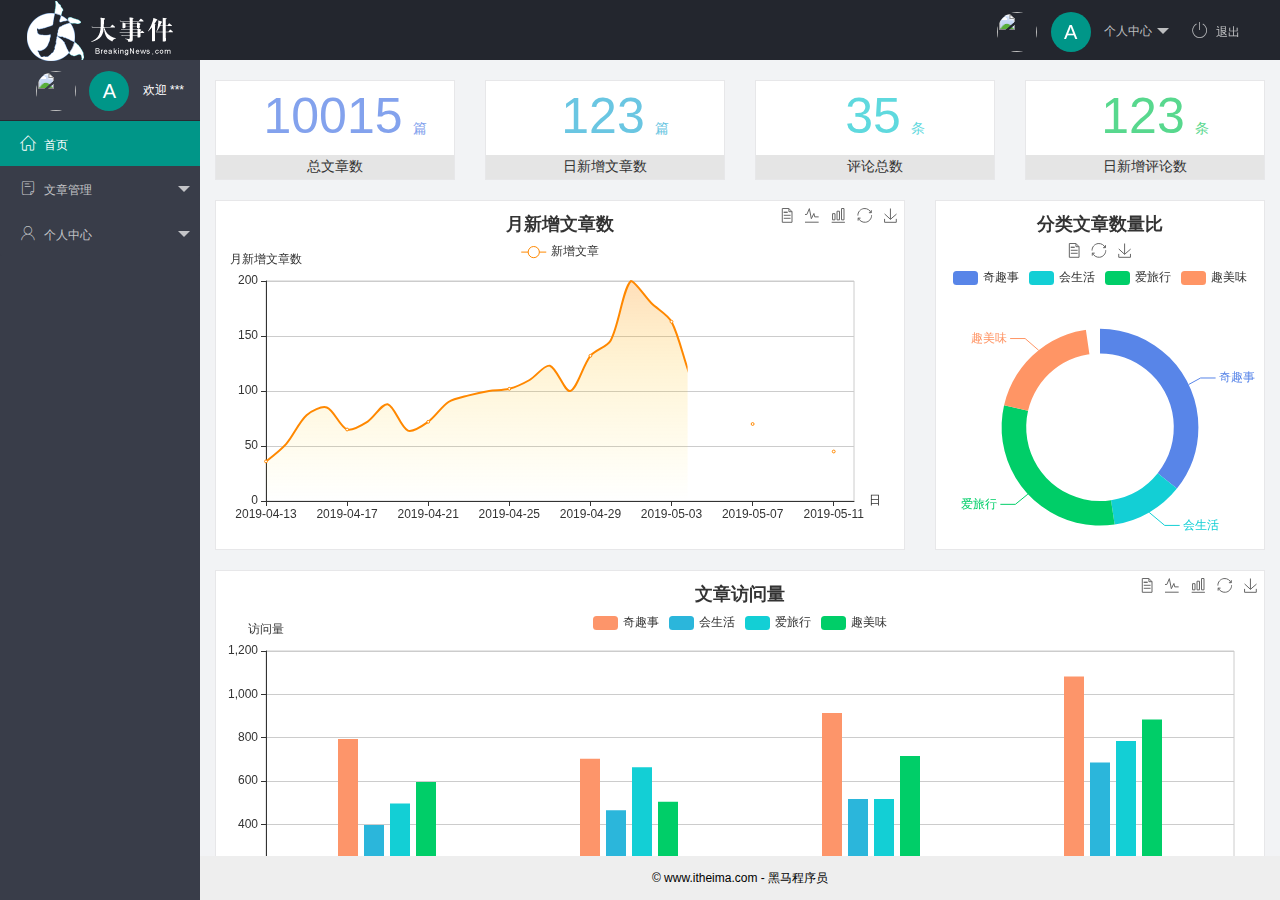
==== commit 3df32652: "完成了后台主页的基本功能" ====
--- a/index.html
+++ b/index.html
@@ -14,10 +14,11 @@
   <body class="layui-layout-body">
     <div class="layui-layout layui-layout-admin">
       <div class="layui-header">
+        <!-- 头部logo区 -->
         <div class="layui-logo">
           <img src="/assets/images/logo.png" alt="" />
         </div>
-        <!-- 头部区域（可配合layui已有的水平导航） -->
+        <!-- 头部区域 -->
         <ul class="layui-nav layui-layout-right">
           <li class="layui-nav-item">
             <a href="javascript:;" class="userinfo">
@@ -25,6 +26,7 @@
               <span class="text-avatar">A</span>
               个人中心
             </a>
+            <!-- 鼠标经过下拉菜单 -->
             <dl class="layui-nav-child">
               <dd><a href="/user/user_info.html" target="fm">基本资料</a></dd>
               <dd><a href="/user/user_avatar.html" target="fm">更换头像</a></dd>
@@ -39,16 +41,18 @@
 
       <div class="layui-side layui-bg-black">
         <div class="layui-side-scroll">
+          <!-- 左侧头像区 -->
           <div class="userinfo">
             <img src="http://t.cn/RCzsdCq" class="layui-nav-img" />
             <span class="text-avatar">A</span>
             <span id="welcome">欢迎 ***</span>
           </div>
-          <!-- 左侧导航区域（可配合layui已有的垂直导航） -->
+          <!-- 左侧导航区域 -->
           <ul class="layui-nav layui-nav-tree" lay-shrink="all">
             <li class="layui-nav-item layui-this">
               <a href="/home/dashboard.html" target="fm"><span class="iconfont icon-home"></span>首页</a>
             </li>
+            <!-- 文章管理部分 -->
             <li class="layui-nav-item">
               <a class="" href="javascript:;"><span class="iconfont icon-16"></span>文章管理</a>
               <dl class="layui-nav-child">
@@ -63,6 +67,7 @@
                 </dd>
               </dl>
             </li>
+            <!-- 个人中心部分 -->
             <li class="layui-nav-item">
               <a href="javascript:;"><span class="iconfont icon-user"></span>个人中心</a>
               <dl class="layui-nav-child">
@@ -91,6 +96,7 @@
         © www.itheima.com - 黑马程序员
       </div>
     </div>
+
     <!-- 导入 layui 的JS文件 -->
     <script src="/assets/lib/layui/layui.all.js"></script>
     <!-- 导入 jQuery -->
--- a/assets/css/index.css
+++ b/assets/css/index.css
@@ -2,23 +2,29 @@
   text-align: center;
   font-size: 12px;
 }
+
 .iconfont {
-  margin-right: 10px;
+  margin-right: 8px;
 }
+
 .layui-icon {
-  margin-right: 10px;
+  margin-right: 8px;
   margin-left: 20px;
 }
+
 iframe {
   width: 100%;
   height: 100%;
 }
+
 .layui-body {
   overflow: hidden;
 }
+
 a {
   transition: none !important;
 }
+
 .userinfo {
   height: 60px;
   line-height: 60px;
@@ -26,13 +32,16 @@
   font-size: 12px;
   user-select: none;
 }
+
 .layui-side-scroll .userinfo {
   border-bottom: 1px solid #282b33;
 }
+
 .layui-nav-img {
   width: 40px;
   height: 40px;
 }
+
 .text-avatar {
   display: inline-block;
   width: 40px;
@@ -47,3 +56,7 @@
   top: 4px;
   margin-right: 10px;
 }
+
+.layui-nav-item a {
+  font-size: 12px;
+}
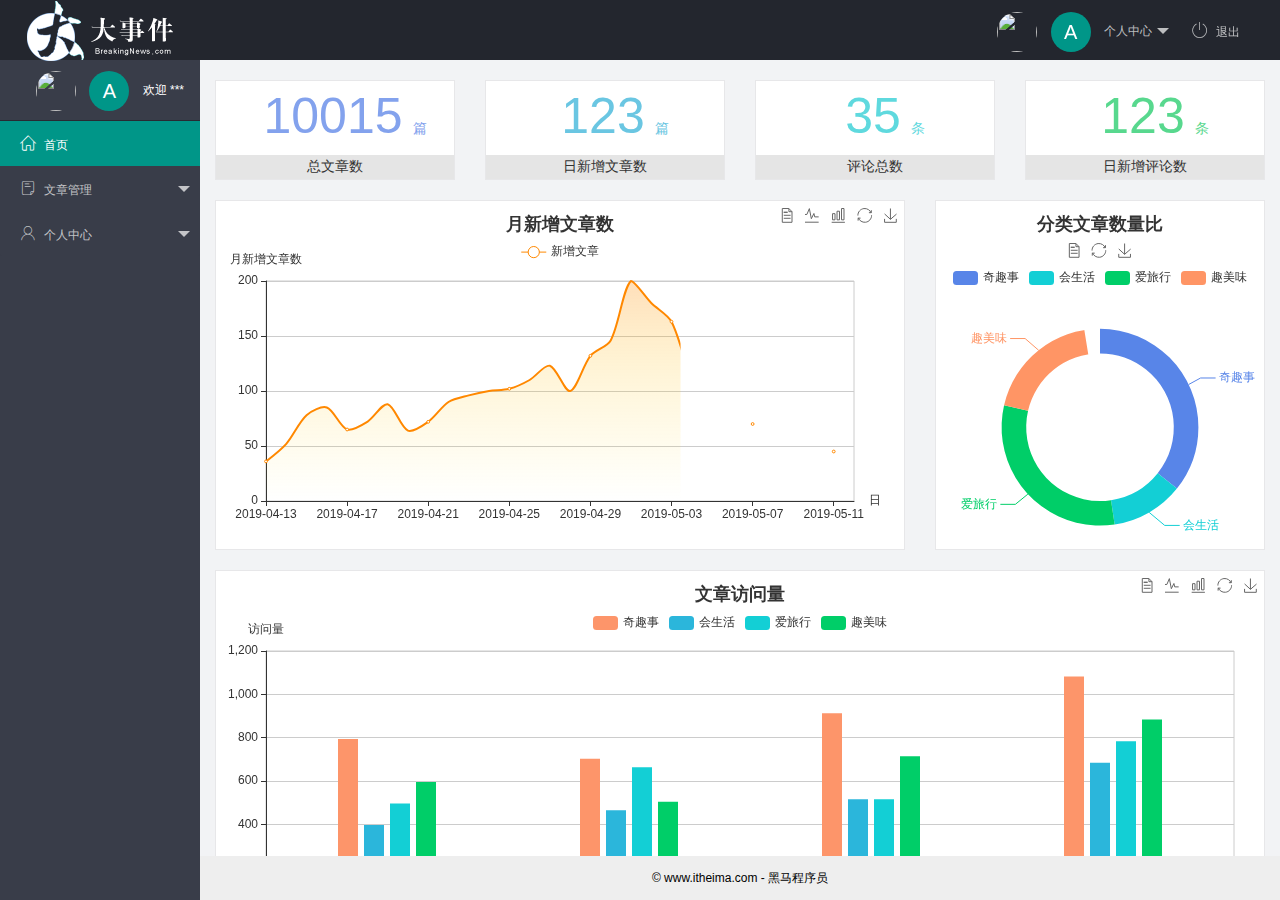
==== commit 21c263b3: "提交了首页更新" ====
--- a/index.html
+++ b/index.html
@@ -14,11 +14,10 @@
   <body class="layui-layout-body">
     <div class="layui-layout layui-layout-admin">
       <div class="layui-header">
-        <!-- 头部logo区 -->
         <div class="layui-logo">
           <img src="/assets/images/logo.png" alt="" />
         </div>
-        <!-- 头部区域 -->
+        <!-- 头部区域（可配合layui已有的水平导航） -->
         <ul class="layui-nav layui-layout-right">
           <li class="layui-nav-item">
             <a href="javascript:;" class="userinfo">
@@ -26,7 +25,6 @@
               <span class="text-avatar">A</span>
               个人中心
             </a>
-            <!-- 鼠标经过下拉菜单 -->
             <dl class="layui-nav-child">
               <dd><a href="/user/user_info.html" target="fm">基本资料</a></dd>
               <dd><a href="/user/user_avatar.html" target="fm">更换头像</a></dd>
@@ -41,7 +39,6 @@
 
       <div class="layui-side layui-bg-black">
         <div class="layui-side-scroll">
-          <!-- 左侧头像区 -->
           <div class="userinfo">
             <img src="http://t.cn/RCzsdCq" class="layui-nav-img" />
             <span class="text-avatar">A</span>
@@ -96,7 +93,6 @@
         © www.itheima.com - 黑马程序员
       </div>
     </div>
-
     <!-- 导入 layui 的JS文件 -->
     <script src="/assets/lib/layui/layui.all.js"></script>
     <!-- 导入 jQuery -->
--- a/assets/css/index.css
+++ b/assets/css/index.css
@@ -41,7 +41,6 @@
   width: 40px;
   height: 40px;
 }
-
 .text-avatar {
   display: inline-block;
   width: 40px;
